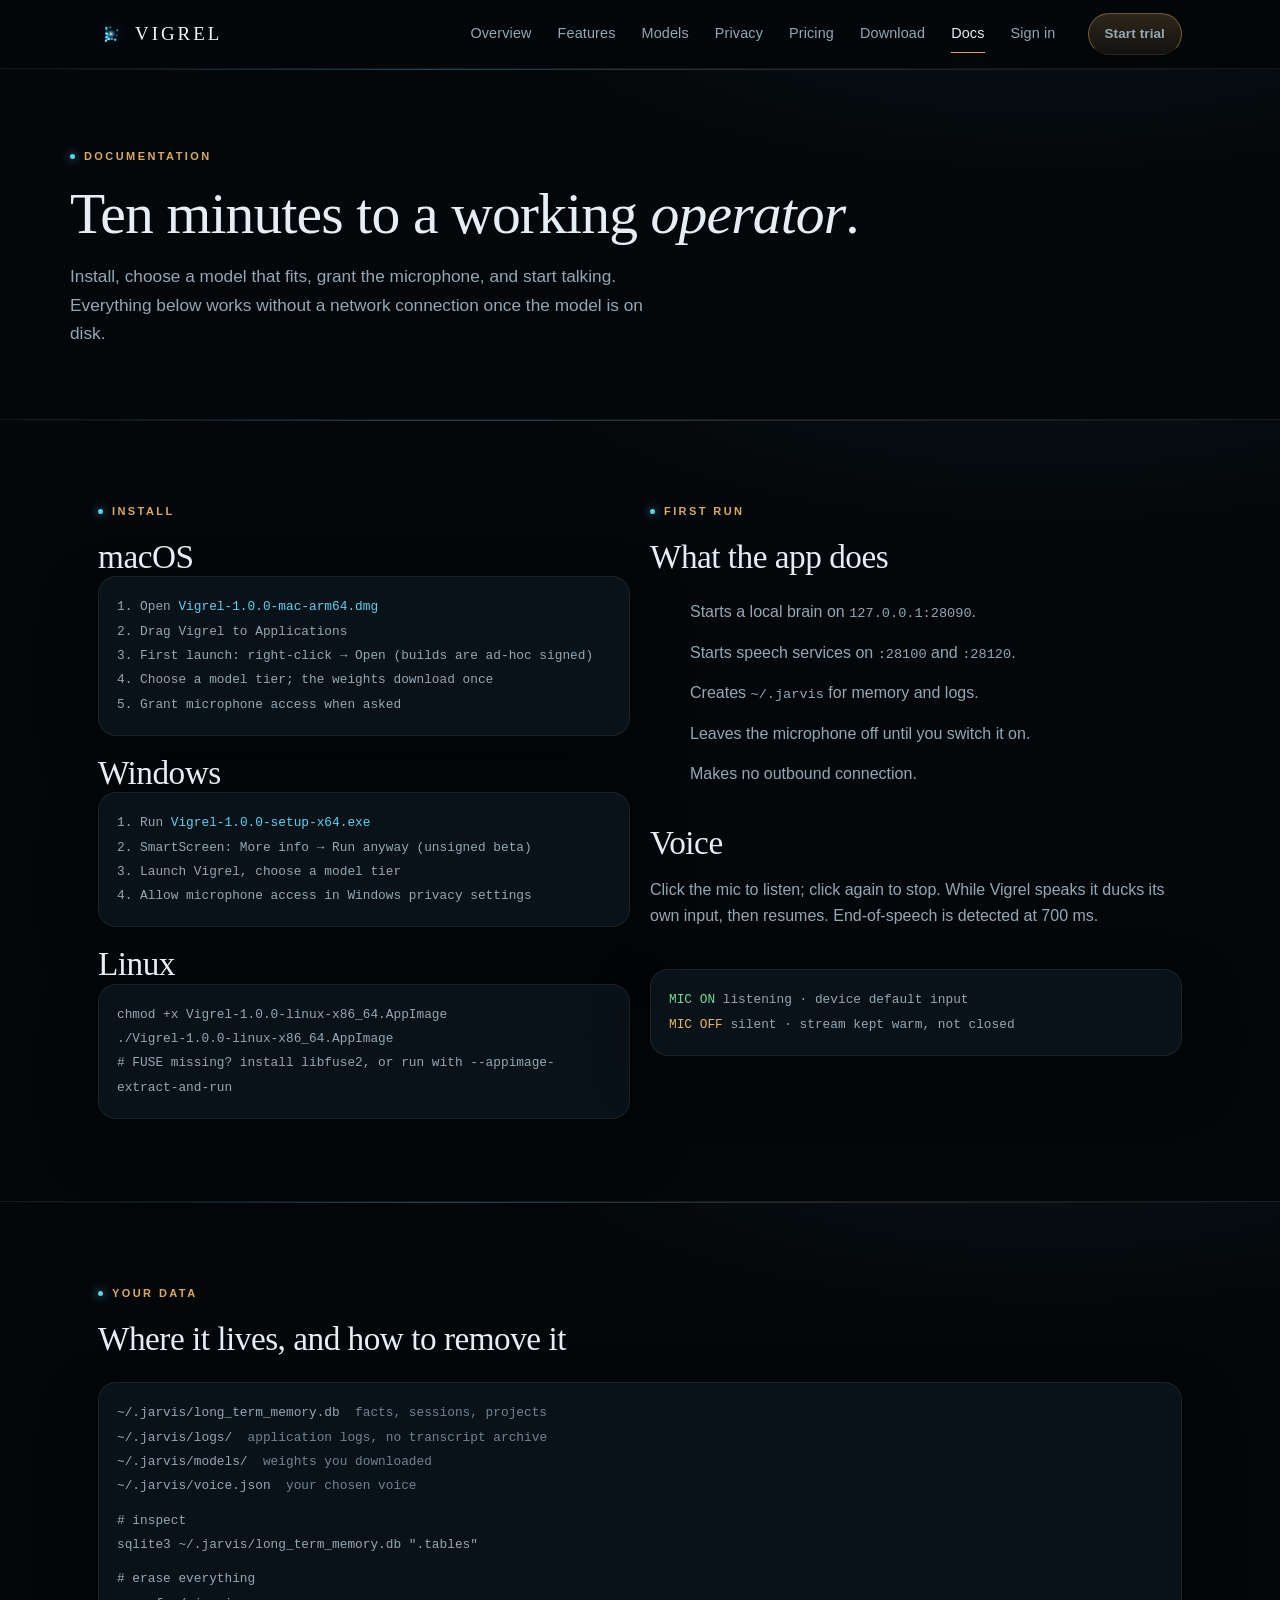
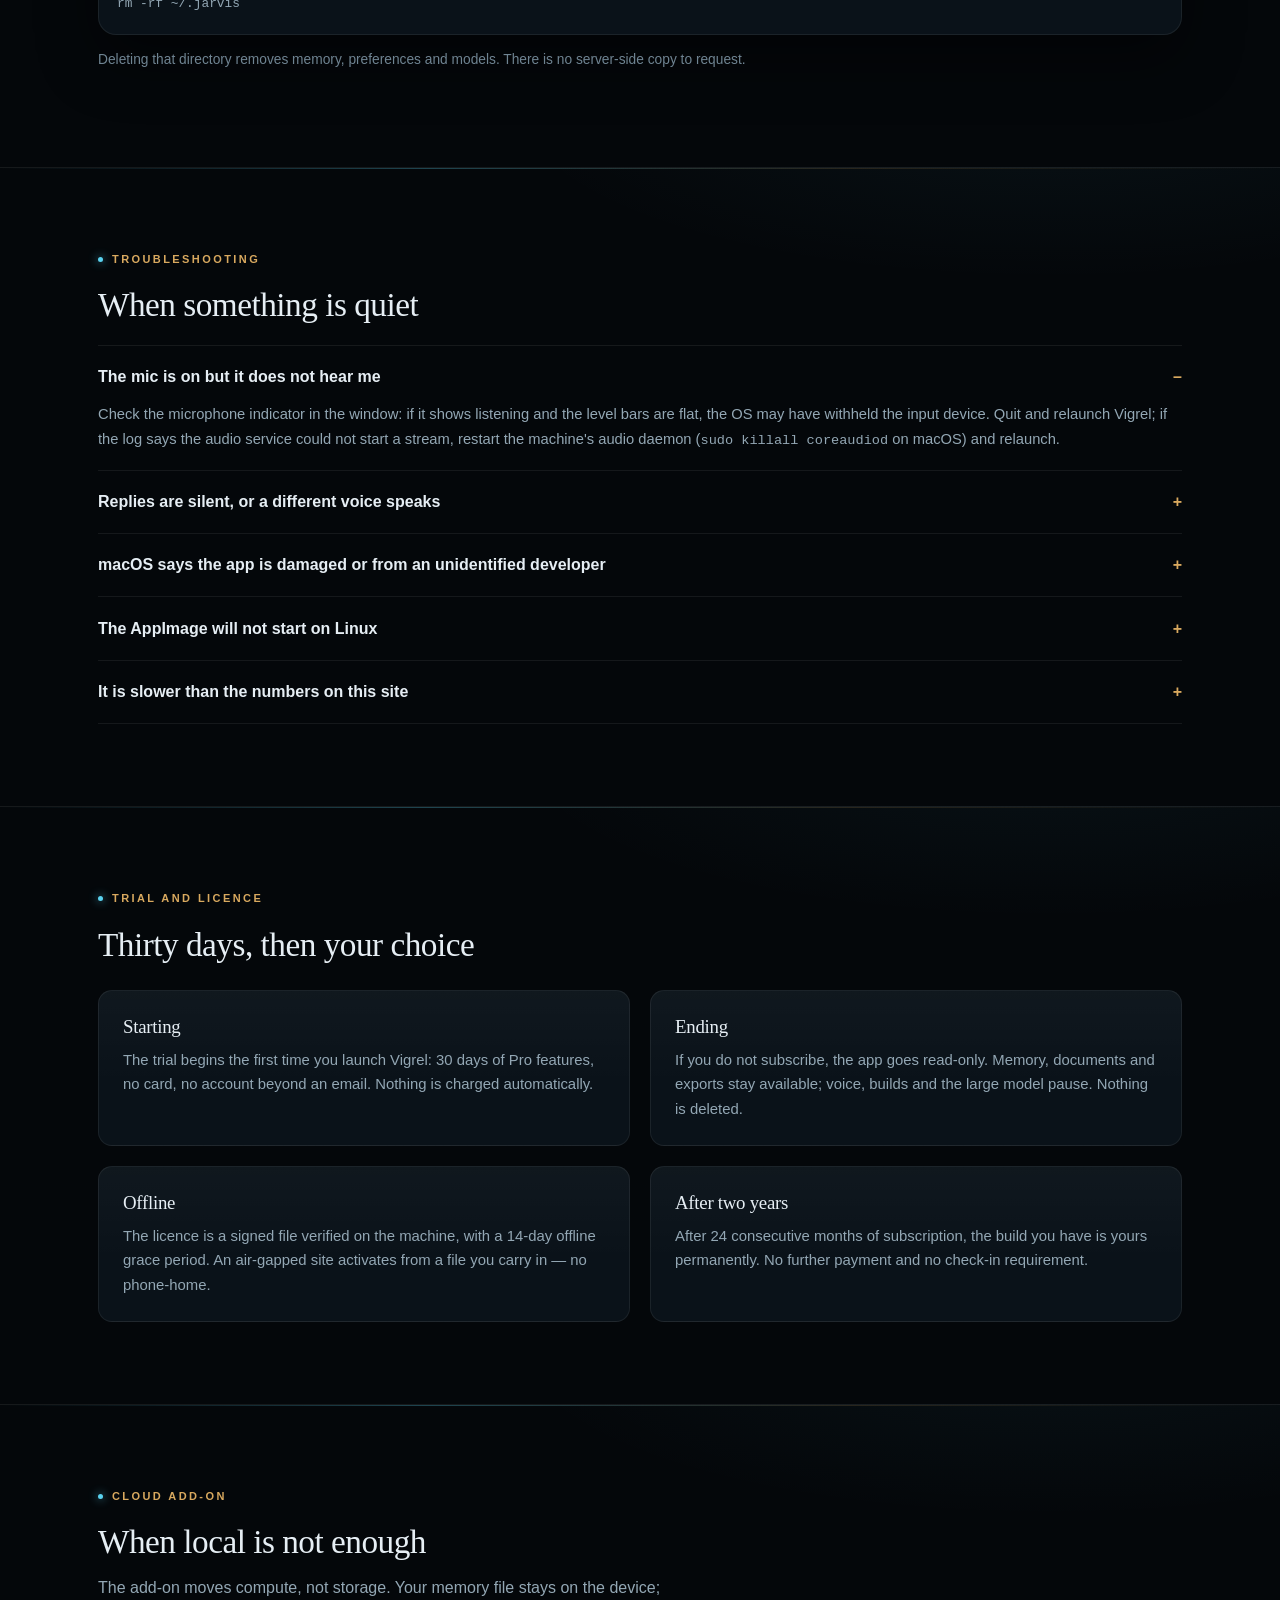
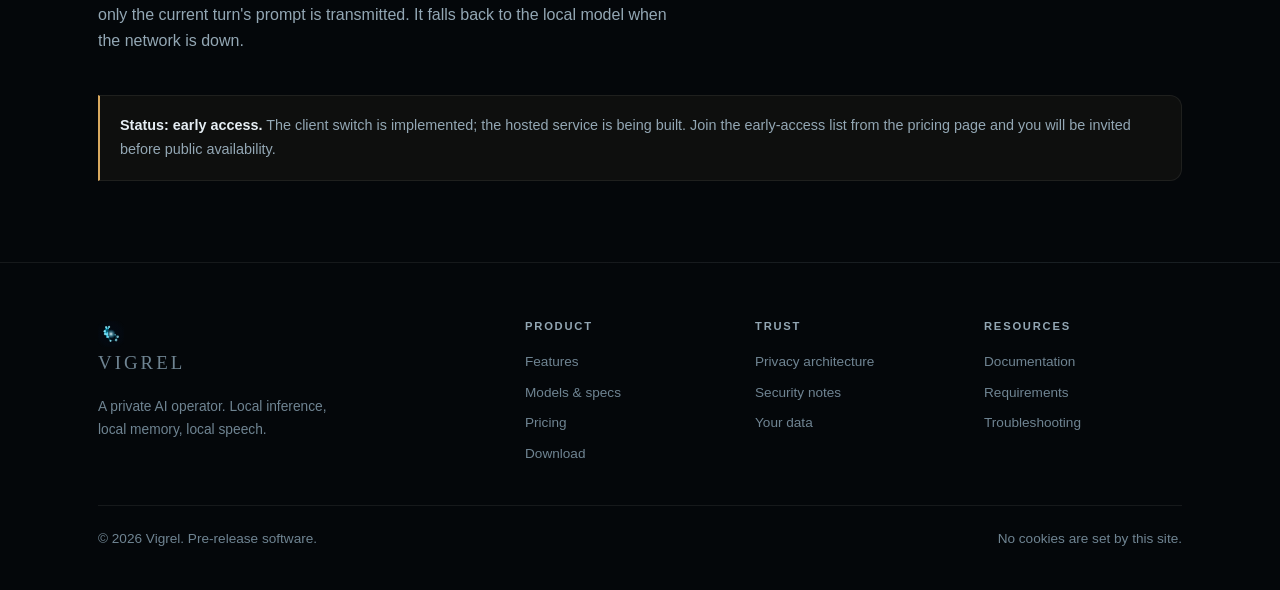
==== docs.html @ 8c3963f0 "Vigrel demo site (private beta, unlisted)" ====
<!doctype html>
<html lang="en">
<head>
<script>document.documentElement.classList.add('js');</script>
<meta charset="utf-8">
<meta name="viewport" content="width=device-width, initial-scale=1">
<meta name="robots" content="noindex, nofollow">
<title>Documentation — Vigrel</title>
<meta name="description" content="Install Vigrel on macOS, Windows and Linux, choose a model tier, use voice, manage memory and troubleshoot.">
<link rel="icon" href="assets/mark.svg" type="image/svg+xml">
<link rel="stylesheet" href="assets/style.css">
</head>
<body>

<header class="site-header">
  <div class="wrap nav">
    <a class="brand" href="index.html"><canvas class="brand-mark" id="mark-canvas" aria-hidden="true"></canvas><span class="brand-name">Vigrel</span></a>
    <button class="nav-toggle" aria-label="Menu" aria-expanded="false">☰</button>
    <div class="nav-links">
      <a href="index.html">Overview</a>
      <a href="features.html">Features</a>
      <a href="models.html">Models</a>
      <a href="security.html">Privacy</a>
      <a href="pricing.html">Pricing</a>
      <a href="download.html">Download</a>
      <a href="docs.html" aria-current="page">Docs</a>
      <a class="btn small nav-cta" href="download.html">Start trial</a>
    </div>
  </div>
</header>

<main>
  <section class="hero" style="padding:0">
    <div class="wrap" style="padding:78px 0 54px;position:relative;z-index:2">
      <p class="eyebrow">Documentation</p>
      <h1>Ten minutes to a working <em>operator</em>.</h1>
      <p class="lede" style="margin-top:18px">Install, choose a model that fits, grant the microphone, and start talking.
        Everything below works without a network connection once the model is on disk.</p>
    </div>
  </section>

  <section>
    <div class="wrap">
      <div class="grid-2">
        <div>
          <p class="eyebrow">Install</p>
          <h2>macOS</h2>
          <div class="plate" style="margin-bottom:18px"><div class="plate-body term">
            <div>1. Open <b>Vigrel-1.0.0-mac-arm64.dmg</b></div>
            <div>2. Drag Vigrel to Applications</div>
            <div>3. First launch: right-click → Open (builds are ad-hoc signed)</div>
            <div>4. Choose a model tier; the weights download once</div>
            <div>5. Grant microphone access when asked</div>
          </div></div>

          <h2>Windows</h2>
          <div class="plate" style="margin-bottom:18px"><div class="plate-body term">
            <div>1. Run <b>Vigrel-1.0.0-setup-x64.exe</b></div>
            <div>2. SmartScreen: More info → Run anyway (unsigned beta)</div>
            <div>3. Launch Vigrel, choose a model tier</div>
            <div>4. Allow microphone access in Windows privacy settings</div>
          </div></div>

          <h2>Linux</h2>
          <div class="plate"><div class="plate-body term">
            <div>chmod +x Vigrel-1.0.0-linux-x86_64.AppImage</div>
            <div>./Vigrel-1.0.0-linux-x86_64.AppImage</div>
            <div># FUSE missing? install libfuse2, or run with --appimage-extract-and-run</div>
          </div></div>
        </div>

        <div>
          <p class="eyebrow">First run</p>
          <h2>What the app does</h2>
          <ul class="faq" style="border:0">
            <li style="list-style:none;padding:7px 0;color:var(--muted)">Starts a local brain on <span class="mono">127.0.0.1:28090</span>.</li>
            <li style="list-style:none;padding:7px 0;color:var(--muted)">Starts speech services on <span class="mono">:28100</span> and <span class="mono">:28120</span>.</li>
            <li style="list-style:none;padding:7px 0;color:var(--muted)">Creates <span class="mono">~/.jarvis</span> for memory and logs.</li>
            <li style="list-style:none;padding:7px 0;color:var(--muted)">Leaves the microphone off until you switch it on.</li>
            <li style="list-style:none;padding:7px 0;color:var(--muted)">Makes no outbound connection.</li>
          </ul>

          <h2 style="margin-top:30px">Voice</h2>
          <p class="sub">Click the mic to listen; click again to stop. While Vigrel speaks it ducks its own
            input, then resumes. End-of-speech is detected at 700 ms.</p>
          <div class="plate"><div class="plate-body term">
            <div><span class="ok">MIC ON</span>  listening · device default input</div>
            <div><span class="warn">MIC OFF</span> silent · stream kept warm, not closed</div>
          </div></div>
        </div>
      </div>
    </div>
  </section>

  <section id="data">
    <div class="wrap">
      <p class="eyebrow">Your data</p>
      <h2>Where it lives, and how to remove it</h2>
      <div class="plate" style="margin-top:24px"><div class="plate-body term">
        <div>~/.jarvis/long_term_memory.db&nbsp;&nbsp;<span style="color:var(--muted-2)">facts, sessions, projects</span></div>
        <div>~/.jarvis/logs/&nbsp;&nbsp;<span style="color:var(--muted-2)">application logs, no transcript archive</span></div>
        <div>~/.jarvis/models/&nbsp;&nbsp;<span style="color:var(--muted-2)">weights you downloaded</span></div>
        <div>~/.jarvis/voice.json&nbsp;&nbsp;<span style="color:var(--muted-2)">your chosen voice</span></div>
        <div style="margin-top:10px"># inspect</div>
        <div>sqlite3 ~/.jarvis/long_term_memory.db ".tables"</div>
        <div style="margin-top:10px"># erase everything</div>
        <div>rm -rf ~/.jarvis</div>
      </div></div>
      <p class="small" style="margin-top:14px">Deleting that directory removes memory, preferences and models. There is no
        server-side copy to request.</p>
    </div>
  </section>

  <section id="troubleshooting">
    <div class="wrap">
      <p class="eyebrow">Troubleshooting</p>
      <h2>When something is quiet</h2>
      <div class="faq" style="margin-top:20px">
        <details open>
          <summary>The mic is on but it does not hear me</summary>
          <p>Check the microphone indicator in the window: if it shows listening and the level bars are flat,
             the OS may have withheld the input device. Quit and relaunch Vigrel; if the log says the audio
             service could not start a stream, restart the machine's audio daemon
             (<span class="mono">sudo killall coreaudiod</span> on macOS) and relaunch.</p>
        </details>
        <details>
          <summary>Replies are silent, or a different voice speaks</summary>
          <p>The system voice is the fallback when the audio device cannot start a stream. On macOS this
             usually means wired-memory pressure from a large model. Move down a model tier, or close other
             GPU-heavy applications.</p>
        </details>
        <details>
          <summary>macOS says the app is damaged or from an unidentified developer</summary>
          <p>Builds are ad-hoc signed during the beta. Right-click the app → Open, or
             <span class="mono">xattr -dr com.apple.quarantine /Applications/Vigrel.app</span>. Notarised
             builds are the next milestone.</p>
        </details>
        <details>
          <summary>The AppImage will not start on Linux</summary>
          <p>Install FUSE 2 (<span class="mono">libfuse2</span>) or run
             <span class="mono">./Vigrel-*.AppImage --appimage-extract-and-run</span>.</p>
        </details>
        <details>
          <summary>It is slower than the numbers on this site</summary>
          <p>The published figures are from an M1 Max with 32 GB at 4K context. Machines with less memory
             bandwidth, or a model sharing memory with a browser, will be slower. Measure with the same
             prompt before assuming a fault.</p>
        </details>
      </div>
    </div>
  </section>

  <section id="trial">
    <div class="wrap">
      <p class="eyebrow">Trial and licence</p>
      <h2>Thirty days, then your choice</h2>
      <div class="grid-2" style="margin-top:26px">
        <div class="card">
          <h3>Starting</h3>
          <p>The trial begins the first time you launch Vigrel: 30 days of Pro features, no card, no account
             beyond an email. Nothing is charged automatically.</p>
        </div>
        <div class="card">
          <h3>Ending</h3>
          <p>If you do not subscribe, the app goes read-only. Memory, documents and exports stay available;
             voice, builds and the large model pause. Nothing is deleted.</p>
        </div>
        <div class="card">
          <h3>Offline</h3>
          <p>The licence is a signed file verified on the machine, with a 14-day offline grace period. An
             air-gapped site activates from a file you carry in — no phone-home.</p>
        </div>
        <div class="card">
          <h3>After two years</h3>
          <p>After 24 consecutive months of subscription, the build you have is yours permanently. No further
             payment and no check-in requirement.</p>
        </div>
      </div>
    </div>
  </section>

  <section id="cloud">
    <div class="wrap">
      <p class="eyebrow">Cloud add-on</p>
      <h2>When local is not enough</h2>
      <p class="sub">The add-on moves compute, not storage. Your memory file stays on the device; only the
        current turn's prompt is transmitted. It falls back to the local model when the network is down.</p>
      <div class="note">
        <strong>Status: early access.</strong> The client switch is implemented; the hosted service is being
        built. Join the early-access list from the pricing page and you will be invited before public
        availability.
      </div>
    </div>
  </section>
</main>

<footer>
  <div class="wrap">
    <div class="foot-grid">
      <div>
        <a class="brand" href="index.html"><canvas class="brand-mark" aria-hidden="true"></canvas><span class="brand-name">Vigrel</span></a>
        <p class="small" style="margin-top:14px;max-width:34ch">A private AI operator. Local inference, local memory, local speech.</p>
      </div>
      <div><h4>Product</h4><a href="features.html">Features</a><a href="models.html">Models &amp; specs</a><a href="pricing.html">Pricing</a><a href="download.html">Download</a></div>
      <div><h4>Trust</h4><a href="security.html">Privacy architecture</a><a href="docs.html#security">Security notes</a><a href="docs.html#data">Your data</a></div>
      <div><h4>Resources</h4><a href="docs.html">Documentation</a><a href="models.html#requirements">Requirements</a><a href="docs.html#troubleshooting">Troubleshooting</a></div>
    </div>
    <div class="foot-bottom"><span>© 2026 Vigrel. Pre-release software.</span><span>No cookies are set by this site.</span></div>
  </div>
</footer>

<script src="assets/config.js"></script>
<script src="assets/mark-viz.js"></script>
<script src="assets/site.js"></script>
</body>
</html>
---- assets/style.css ----
/* Vigrel — design system
   Dark, quiet, butler-restrained. No external fonts, no trackers: the site
   follows the same rule as the product. */

:root {
  --bg: #04070a;
  --bg-2: #060b11;
  --panel: #0a1219;
  --panel-2: #0d1720;
  --line: rgba(255, 255, 255, .07);
  --line-strong: rgba(255, 255, 255, .12);
  --text: #e6eef4;
  --muted: #93a7b4;
  --muted-2: #6f8492;
  --gold: #d9a95f;
  --gold-soft: rgba(217, 169, 95, .14);
  --cyan: #5ad2f0;
  --cyan-soft: rgba(90, 210, 240, .12);
  --ok: #6fdc9b;
  --warn: #e7b45a;
  --danger: #e0736a;
  --radius: 14px;
  --max: 1140px;
  --serif: "Iowan Old Style", "Palatino Linotype", Palatino, Georgia, "Times New Roman", serif;
  --sans: -apple-system, BlinkMacSystemFont, "Segoe UI", Inter, "Helvetica Neue", Arial, sans-serif;
  --mono: ui-monospace, SFMono-Regular, "SF Mono", Menlo, Consolas, monospace;
}

* { box-sizing: border-box; }
html { scroll-behavior: smooth; }
body {
  margin: 0;
  background: var(--bg);
  color: var(--text);
  font: 16px/1.65 var(--sans);
  -webkit-font-smoothing: antialiased;
  text-rendering: optimizeLegibility;
}
img, svg, canvas { max-width: 100%; display: block; }
a { color: var(--gold); text-decoration: none; }
a:hover { color: #f0c98a; }
p { margin: 0 0 1em; }
h1, h2, h3 { font-family: var(--serif); font-weight: 500; letter-spacing: -.015em; margin: 0; }
h1 { font-size: clamp(2.4rem, 4.6vw, 3.6rem); line-height: 1.06; }
h2 { font-size: clamp(1.7rem, 2.6vw, 2.3rem); line-height: 1.15; }
h3 { font-size: 1.18rem; line-height: 1.3; }
::selection { background: rgba(217, 169, 95, .28); }

.wrap { max-width: var(--max); margin: 0 auto; padding: 0 28px; }
.eyebrow {
  font-size: 11px; letter-spacing: .22em; text-transform: uppercase;
  color: var(--gold); margin: 0 0 18px; font-weight: 600;
}
.lede { color: var(--muted); font-size: 1.08rem; max-width: 62ch; }
.sub { color: var(--muted); max-width: 64ch; margin: 14px 0 40px; }
.small { font-size: .86rem; color: var(--muted-2); }
.mono { font-family: var(--mono); font-size: .85rem; }

/* ---------- header ---------- */
.site-header {
  position: sticky; top: 0; z-index: 60;
  background: rgba(4, 7, 10, .78);
  backdrop-filter: blur(18px) saturate(140%);
  border-bottom: 1px solid var(--line);
}
.nav { display: flex; align-items: center; gap: 34px; height: 68px; }
.brand { display: flex; align-items: center; gap: 11px; color: #f2f7fa; }
.brand-mark { width: 26px; height: 26px; display: block; }
.brand-name {
  font-family: var(--serif); font-size: 1.18rem; letter-spacing: .16em;
  text-transform: uppercase;
}
.nav-links { display: flex; gap: 26px; margin-left: auto; align-items: center; }
.nav-links a {
  color: var(--muted); font-size: .9rem; letter-spacing: .01em;
  padding: 6px 0; border-bottom: 1px solid transparent;
}
.nav-links a:hover { color: var(--text); }
.nav-links a[aria-current="page"] { color: var(--text); border-bottom-color: var(--gold); }
.nav-cta { margin-left: 6px; }
.nav-toggle {
  display: none; margin-left: auto; background: none; border: 0; color: var(--text);
  font-size: 1.4rem; line-height: 1; padding: 8px; cursor: pointer;
}

/* ---------- buttons ---------- */
.btn {
  display: inline-flex; align-items: center; gap: 9px;
  padding: 12px 22px; border-radius: 999px;
  border: 1px solid rgba(217, 169, 95, .45);
  background: linear-gradient(180deg, rgba(217, 169, 95, .2), rgba(217, 169, 95, .08));
  color: #fdf3e2; font-size: .92rem; font-weight: 600; letter-spacing: .01em;
  transition: transform .18s ease, background .18s ease, border-color .18s ease;
}
.btn:hover { background: rgba(217, 169, 95, .26); color: #fff; transform: translateY(-1px); }
.btn.ghost {
  background: transparent; border-color: var(--line-strong); color: var(--text);
}
.btn.ghost:hover { border-color: rgba(255, 255, 255, .28); background: rgba(255, 255, 255, .03); }
.btn.small { padding: 9px 16px; font-size: .84rem; }

/* ---------- hero ---------- */
.hero { position: relative; overflow: hidden; border-bottom: 1px solid var(--line); }
.orb-wrap {
  position: relative; width: 216px; height: 216px; margin: 6px auto 20px;
}
.orb-wrap:before {
  content: ""; position: absolute; inset: -18%; border-radius: 50%;
  background: radial-gradient(circle at 50% 50%, rgba(90, 210, 240, .16), rgba(90, 210, 240, .05) 46%, transparent 70%);
  pointer-events: none;
}
#neural-canvas {
  position: absolute; inset: 0; width: 100%; height: 100%;
  display: block; border-radius: 50%;
}
#plexus {
  position: absolute; inset: 0; width: 100%; height: 100%;
  opacity: .55; pointer-events: none;
}
.hero-inner {
  position: relative; z-index: 2;
  display: grid; grid-template-columns: 1.08fr .92fr; gap: 56px; align-items: center;
  padding: 92px 0 88px;
}
.hero-copy h1 em { font-style: normal; color: var(--gold); }
.hero-actions { display: flex; gap: 14px; flex-wrap: wrap; margin-top: 34px; }
.hero-note { margin-top: 18px; font-size: .82rem; color: var(--muted-2); }
.hero-plate {
  position: relative; border: 1px solid var(--line-strong); border-radius: 20px;
  background: linear-gradient(180deg, rgba(10, 18, 25, .58), rgba(6, 11, 17, .42));
  backdrop-filter: blur(14px) saturate(120%);
  padding: 22px; box-shadow: 0 30px 80px rgba(0, 0, 0, .55);
}
.plate-bar { display: flex; align-items: center; gap: 8px; margin-bottom: 18px; }
.dot { width: 9px; height: 9px; border-radius: 50%; background: rgba(255, 255, 255, .16); }
.plate-title { margin-left: auto; font-size: .72rem; letter-spacing: .18em; text-transform: uppercase; color: var(--muted-2); }
.plate-line {
  display: flex; gap: 10px; align-items: baseline; padding: 9px 0;
  border-top: 1px solid var(--line); font-size: .82rem;
}
.plate-line span:first-child { color: var(--muted-2); width: 88px; flex: none; letter-spacing: .08em; font-size: .68rem; text-transform: uppercase; }
.plate-line span:last-child { color: var(--text); }

/* ---------- accents (aligned with the visualizer) ---------- */
section { position: relative; background-image: radial-gradient(760px 240px at 82% -60px, rgba(90, 210, 240, .05), transparent 72%); }
section:before {
  content: ""; position: absolute; top: 0; left: 0; right: 0; height: 1px;
  background: linear-gradient(90deg, transparent, rgba(90, 210, 240, .30), rgba(217, 169, 95, .16), transparent);
}
.eyebrow { display: flex; align-items: center; gap: 9px; }
.eyebrow:before {
  content: ""; width: 5px; height: 5px; border-radius: 50%;
  background: var(--cyan); box-shadow: 0 0 10px rgba(90, 210, 240, .9);
}

/* sections */
section { padding: 82px 0; border-bottom: 1px solid var(--line); }
section.tight { padding: 62px 0; }
.section-head { display: flex; align-items: flex-end; justify-content: space-between; gap: 30px; margin-bottom: 38px; }
.grid-3 { display: grid; grid-template-columns: repeat(3, 1fr); gap: 20px; }
.grid-2 { display: grid; grid-template-columns: repeat(2, 1fr); gap: 20px; }
.grid-4 { display: grid; grid-template-columns: repeat(4, 1fr); gap: 16px; }
.card {
  border: 1px solid var(--line); border-radius: var(--radius);
  background: linear-gradient(180deg, rgba(255, 255, 255, .025), transparent 60%), var(--panel);
  padding: 24px;
}
.card h3 { margin-bottom: 8px; }
.card p { color: var(--muted); font-size: .93rem; margin: 0; }
.card .ico { width: 34px; height: 34px; margin-bottom: 16px; color: var(--cyan); filter: drop-shadow(0 0 10px rgba(90, 210, 240, .28)); }
.stat { border-left: 2px solid rgba(217, 169, 95, .4); padding: 4px 0 4px 18px; }
.stat b { display: block; font-family: var(--serif); font-size: 1.9rem; color: #f4f8fa; }
.stat span { font-size: .8rem; color: var(--muted-2); letter-spacing: .04em; }

/* feature rows */
.row { display: grid; grid-template-columns: 1fr 1fr; gap: 52px; align-items: center; padding: 54px 0; border-top: 1px solid var(--line); }
.row:first-of-type { border-top: 0; }
.row.flip .row-media { order: -1; }
.row-copy h3 { font-size: 1.5rem; margin-bottom: 12px; }
.row-copy p { color: var(--muted); }
.row-copy ul { margin: 18px 0 0; padding: 0; list-style: none; display: grid; gap: 10px; }
.row-copy li { position: relative; padding-left: 22px; color: var(--muted); font-size: .93rem; }
.row-copy li:before {
  content: ""; position: absolute; left: 0; top: .55em; width: 7px; height: 7px;
  border-radius: 50%; background: var(--gold); box-shadow: 0 0 10px rgba(217, 169, 95, .55);
}
.plate {
  border: 1px solid var(--line); border-radius: 18px; overflow: hidden;
  background: var(--panel); box-shadow: 0 24px 60px rgba(0, 0, 0, .45);
}
.plate-head {
  display: flex; align-items: center; gap: 8px; padding: 12px 16px;
  border-bottom: 1px solid var(--line); background: rgba(255, 255, 255, .02);
  font-size: .72rem; letter-spacing: .16em; text-transform: uppercase; color: var(--muted-2);
}
.plate-body { padding: 18px; }
.wave { display: flex; align-items: center; gap: 3px; height: 64px; }
.wave i {
  display: block; width: 3px; border-radius: 2px; background: linear-gradient(180deg, var(--gold), rgba(217, 169, 95, .18));
  animation: wave 1.8s ease-in-out infinite;
}
@keyframes wave { 0%, 100% { height: 12%; opacity: .5; } 50% { height: 86%; opacity: 1; } }
.mem-node { display: flex; gap: 10px; align-items: center; padding: 8px 0; border-bottom: 1px dashed rgba(255, 255, 255, .06); font-size: .84rem; }
.mem-node:last-child { border: 0; }
.pill {
  font-size: .66rem; letter-spacing: .1em; text-transform: uppercase; padding: 3px 8px;
  border-radius: 999px; border: 1px solid var(--line-strong); color: var(--muted);
}
.pill.ok { border-color: rgba(111, 220, 155, .4); color: var(--ok); background: rgba(111, 220, 155, .08); }
.pill.gold { border-color: rgba(217, 169, 95, .62); color: #f4d3a4; background: rgba(217, 169, 95, .18); }
.pill.cyan { border-color: rgba(90, 210, 240, .35); color: var(--cyan); background: var(--cyan-soft); }
.term { font-family: var(--mono); font-size: .8rem; color: var(--muted); line-height: 1.9; }
.term b { color: var(--cyan); font-weight: 400; }
.term .ok { color: var(--ok); }
.term .warn { color: var(--warn); }

/* tables */
.table-wrap { overflow-x: auto; border: 1px solid var(--line); border-radius: var(--radius); }
table { width: 100%; border-collapse: collapse; font-size: .92rem; min-width: 640px; }
th, td { text-align: left; padding: 15px 18px; border-bottom: 1px solid var(--line); vertical-align: top; }
tr:last-child td { border-bottom: 0; }
th { font-size: .7rem; letter-spacing: .14em; text-transform: uppercase; color: var(--muted-2); background: rgba(255, 255, 255, .02); font-weight: 600; }
td b { color: #f2f7fa; font-weight: 600; }
td .muted { color: var(--muted-2); }

/* plans */
.plans { display: grid; grid-template-columns: repeat(4, 1fr); gap: 18px; align-items: stretch; }
.plan {
  position: relative; border: 1px solid var(--line); border-radius: 20px; padding: 32px 30px;
  background: var(--panel); display: flex; flex-direction: column;
}
.plan.featured { border-color: rgba(90, 210, 240, .42); background: linear-gradient(180deg, rgba(90, 210, 240, .08), transparent 55%), var(--panel);
  box-shadow: 0 0 0 1px rgba(90, 210, 240, .10), 0 30px 80px rgba(0, 0, 0, .5), 0 0 70px rgba(90, 210, 240, .07); }
.plan-badge {
  position: absolute; top: -11px; left: 22px; font-size: .62rem; letter-spacing: .16em;
  text-transform: uppercase; background: var(--gold); color: #1a1206; padding: 4px 10px; border-radius: 999px;
}
.plan h3 { font-size: 1.1rem; margin-bottom: 4px; }
.plan .price { font-family: var(--serif); font-size: 2.7rem; line-height: 1.05; letter-spacing: -.02em; color: #f7fbfd; margin: 14px 0 2px; }
.plan .price small { font-family: var(--sans); font-size: .8rem; color: var(--muted-2); }
.plan .for { font-size: .82rem; color: var(--muted-2); min-height: 38px; }
.plan ul { list-style: none; padding: 20px 0 0; margin: 20px 0 26px; display: grid; gap: 11px; font-size: .88rem; line-height: 1.45; color: var(--muted); border-top: 1px solid rgba(255,255,255,.07); }
.plan li { position: relative; padding-left: 18px; }
.plan li:before { content: "—"; position: absolute; left: 0; top: 0; color: var(--gold); }
.plan .btn { margin-top: auto; justify-content: center; }
.plans.two-up { grid-template-columns: repeat(2, minmax(0, 1fr)); max-width: 940px; margin: 0 auto; gap: 24px; }
.price-alt { color: var(--muted-2); margin: 2px 0 18px; }
.trial-band {
  display: flex; align-items: center; justify-content: space-between; gap: 26px;
  padding: 30px 34px; border-radius: 20px;
  border: 1px solid rgba(90, 210, 240, .28);
  background: linear-gradient(100deg, rgba(90, 210, 240, .10), rgba(217, 169, 95, .05) 58%, transparent);
  box-shadow: inset 0 0 60px rgba(90, 210, 240, .05);
}
.trial-band .btn { flex: none; }

/* download cards */
.dl-grid { display: grid; grid-template-columns: repeat(3, 1fr); gap: 18px; }
.dl-card { border: 1px solid var(--line); border-radius: 18px; padding: 24px; background: var(--panel); display: flex; flex-direction: column; gap: 14px; }
.dl-card.ready { border-color: rgba(111, 220, 155, .35); }
.dl-os { display: flex; align-items: center; gap: 12px; }
.dl-os svg { width: 26px; height: 26px; color: var(--text); }
.dl-meta { font-size: .8rem; color: var(--muted-2); display: grid; gap: 4px; }
.dl-meta code { font-family: var(--mono); font-size: .72rem; color: var(--muted); word-break: break-all; }
.dl-card .btn { justify-content: center; }

/* callouts */
.note {
  border: 1px solid var(--line); border-left: 2px solid var(--gold);
  background: rgba(217, 169, 95, .05); border-radius: 0 12px 12px 0;
  padding: 18px 20px; color: var(--muted); font-size: .9rem;
}
.note strong { color: var(--text); }
.faq { display: grid; gap: 0; border-top: 1px solid var(--line); }
.faq details { border-bottom: 1px solid var(--line); padding: 18px 0; }
.faq summary { cursor: pointer; font-weight: 600; color: var(--text); list-style: none; }
.faq summary::-webkit-details-marker { display: none; }
.faq summary:after { content: "+"; float: right; color: var(--gold); }
.faq details[open] summary:after { content: "–"; }
.faq p { margin: 12px 0 0; color: var(--muted); font-size: .92rem; }

/* footer */
footer { padding: 54px 0 40px; color: var(--muted-2); font-size: .85rem; }
.foot-grid { display: grid; grid-template-columns: 2fr 1fr 1fr 1fr; gap: 32px; margin-bottom: 36px; }
.foot-grid h4 { font-size: .7rem; letter-spacing: .16em; text-transform: uppercase; color: var(--muted); margin: 0 0 12px; }
.foot-grid a { display: block; color: var(--muted-2); padding: 4px 0; }
.foot-grid a:hover { color: var(--text); }
.foot-bottom { border-top: 1px solid var(--line); padding-top: 22px; display: flex; justify-content: space-between; gap: 16px; flex-wrap: wrap; }

/* ---------- motion ---------- */
.js [data-anim] {
  opacity: 0;
  transform: translate3d(0, 18px, 0);
  transition: opacity .8s cubic-bezier(.22, .7, .2, 1), transform .8s cubic-bezier(.22, .7, .2, 1);
  transition-delay: var(--d, 0ms);
  will-change: opacity, transform;
}
.js [data-anim].in { opacity: 1; transform: none; }
.js h1[data-anim] { transform: translate3d(0, 26px, 0); }

.nav-links a { position: relative; }
.nav-links a:after {
  content: ""; position: absolute; left: 0; right: 0; bottom: -2px; height: 1px;
  background: var(--gold); transform: scaleX(0); transform-origin: left;
  transition: transform .32s cubic-bezier(.22, .7, .2, 1);
}
.nav-links a:hover:after, .nav-links a[aria-current="page"]:after { transform: scaleX(1); }
.nav-links a[aria-current="page"] { border-bottom-color: transparent; }

.card, .plan, .dl-card {
  transition: transform .32s cubic-bezier(.22, .7, .2, 1), border-color .32s ease, box-shadow .32s ease;
}
.card:hover, .dl-card:hover {
  transform: translateY(-3px);
  border-color: rgba(217, 169, 95, .28);
  box-shadow: 0 18px 44px rgba(0, 0, 0, .45);
}
.btn:active { transform: translateY(1px) scale(.995); }
.faq summary { transition: color .25s ease; }
.faq summary:hover { color: var(--gold); }

@media (prefers-reduced-motion: reduce) {
  .js [data-anim] { opacity: 1 !important; transform: none !important; transition: none !important; }
  .card:hover, .dl-card:hover, .btn:hover { transform: none; }
}

/* reveal (legacy markup) — gated on .js so content is never hidden without JS */
.js .reveal { opacity: 0; transform: translateY(14px); transition: opacity .7s ease, transform .7s ease; }
.js .reveal.in { opacity: 1; transform: none; }

@media (max-width: 980px) {
  .hero-inner { grid-template-columns: 1fr; gap: 40px; padding: 64px 0 60px; }
  .grid-3, .grid-4, .plans, .plans.two-up, .dl-grid { grid-template-columns: 1fr 1fr; }
  .row { grid-template-columns: 1fr; gap: 28px; }
  .row.flip .row-media { order: 0; }
  .foot-grid { grid-template-columns: 1fr 1fr; }
}
@media (max-width: 720px) {
  .nav-links {
    display: none; position: absolute; top: 68px; left: 0; right: 0;
    background: rgba(4, 7, 10, .98); border-bottom: 1px solid var(--line);
    flex-direction: column; gap: 0; padding: 12px 28px 20px;
  }
  .nav-links.open { display: flex; }
  .nav-links a { padding: 12px 0; border-bottom: 1px solid var(--line); width: 100%; }
  .nav-toggle { display: block; }
  .nav-cta { display: none; }
  .grid-3, .grid-4, .plans, .plans.two-up, .dl-grid { grid-template-columns: 1fr; }
  .section-head { flex-direction: column; align-items: flex-start; }
  section { padding: 56px 0; }
  .hero-actions .btn { width: 100%; justify-content: center; }
}
@media (prefers-reduced-motion: reduce) {
  *, *:before, *:after { animation-duration: .01ms !important; animation-iteration-count: 1 !important; transition: none !important; }
  #plexus { display: none; }
}

/* plan CTAs: the featured plan gets the solid action */
.plan.featured .btn { background: var(--gold); color: #171208; border-color: transparent; }
.plan.featured .btn:hover { background: #e6b972; }
.plan-badge { background: var(--cyan); color: #04121a; box-shadow: 0 0 24px rgba(90,210,240,.35); }
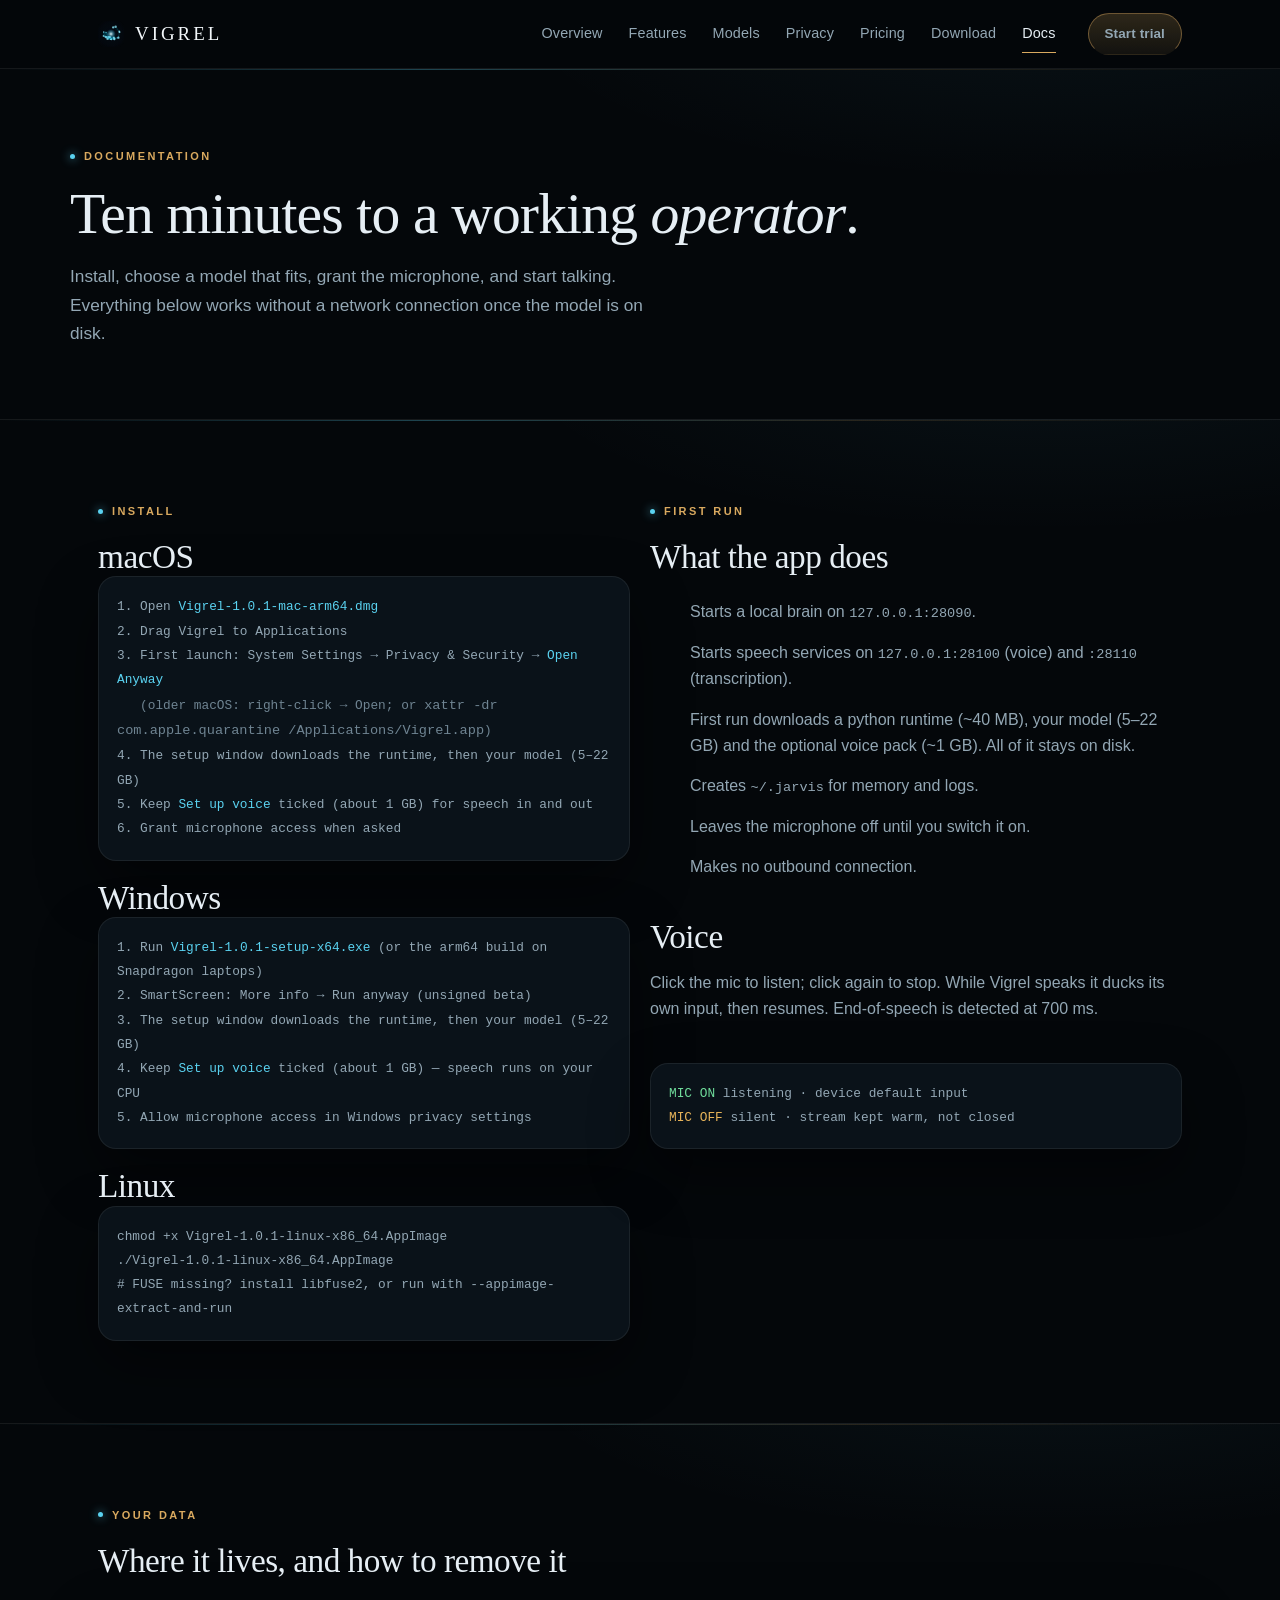
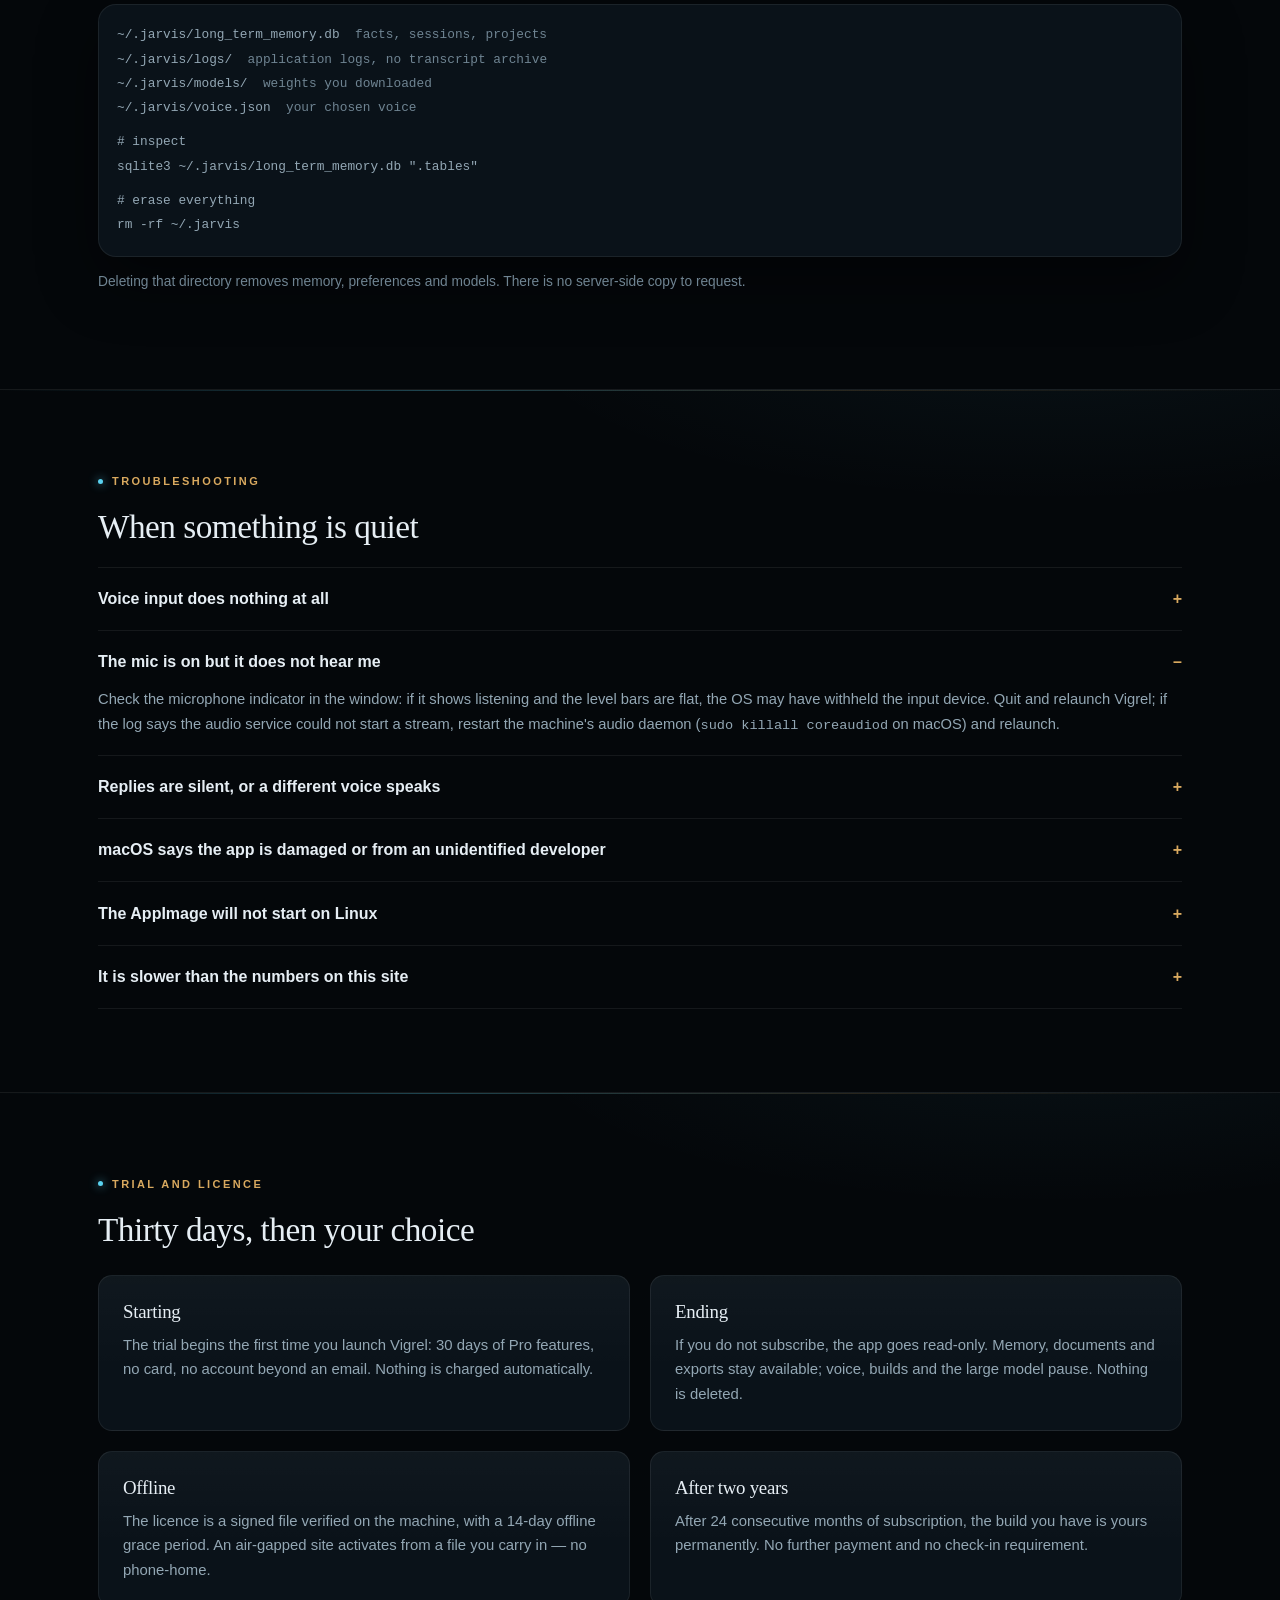
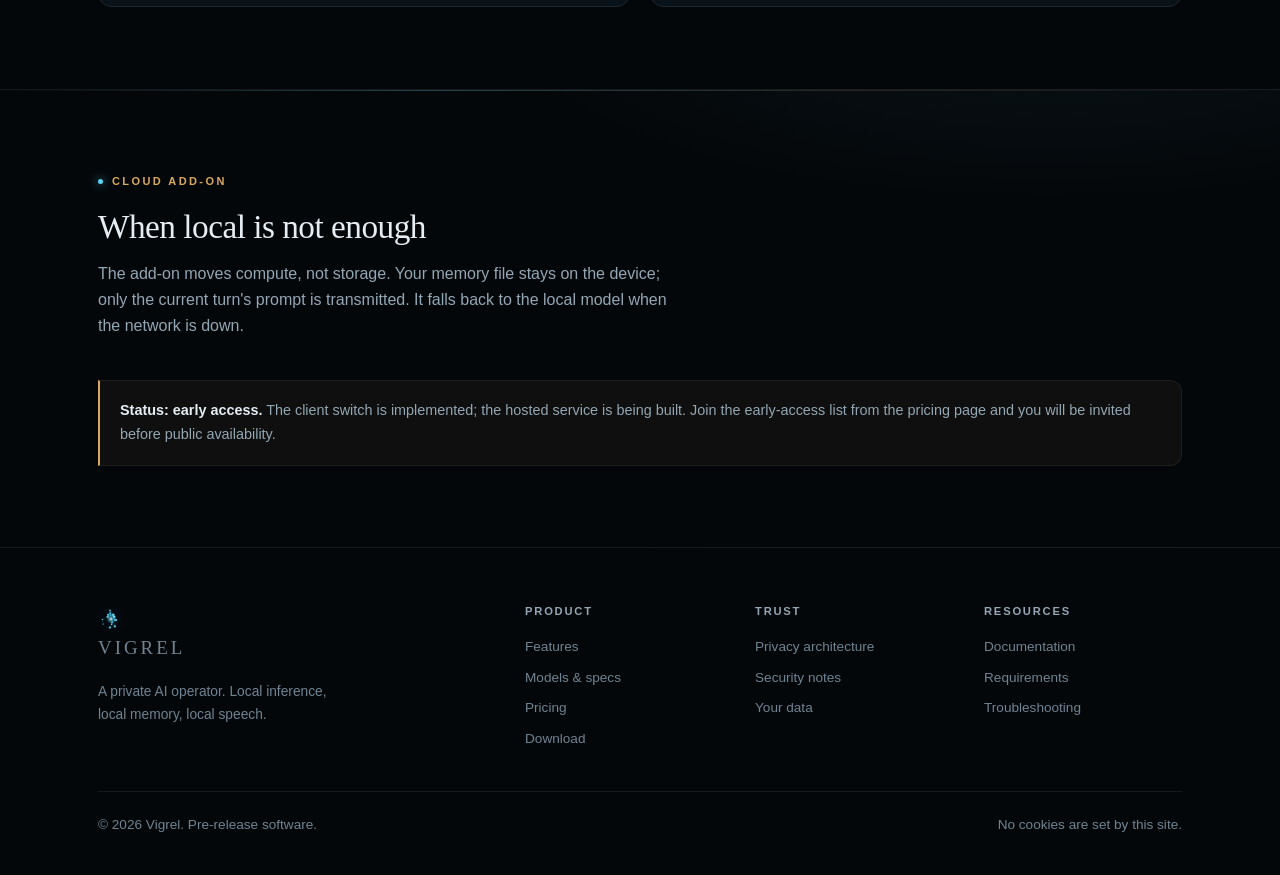
==== commit be08fdf3: "demo: publish v1.0.1" ====
--- a/docs.html
+++ b/docs.html
@@ -3,8 +3,8 @@
 <head>
 <script>document.documentElement.classList.add('js');</script>
 <meta charset="utf-8">
+<meta name="robots" content="noindex, nofollow">
 <meta name="viewport" content="width=device-width, initial-scale=1">
-<meta name="robots" content="noindex, nofollow">
 <title>Documentation — Vigrel</title>
 <meta name="description" content="Install Vigrel on macOS, Windows and Linux, choose a model tier, use voice, manage memory and troubleshoot.">
 <link rel="icon" href="assets/mark.svg" type="image/svg+xml">
@@ -46,25 +46,28 @@
           <p class="eyebrow">Install</p>
           <h2>macOS</h2>
           <div class="plate" style="margin-bottom:18px"><div class="plate-body term">
-            <div>1. Open <b>Vigrel-1.0.0-mac-arm64.dmg</b></div>
+            <div>1. Open <b>Vigrel-1.0.1-mac-arm64.dmg</b></div>
             <div>2. Drag Vigrel to Applications</div>
-            <div>3. First launch: right-click → Open (builds are ad-hoc signed)</div>
-            <div>4. Choose a model tier; the weights download once</div>
-            <div>5. Grant microphone access when asked</div>
+            <div>3. First launch: System Settings → Privacy &amp; Security → <b>Open Anyway</b></div>
+            <div>&nbsp;&nbsp;&nbsp;<span style="color:var(--muted-2)">(older macOS: right-click → Open; or <span class="mono">xattr -dr com.apple.quarantine /Applications/Vigrel.app</span>)</span></div>
+            <div>4. The setup window downloads the runtime, then your model (5–22 GB)</div>
+            <div>5. Keep <b>Set up voice</b> ticked (about 1 GB) for speech in and out</div>
+            <div>6. Grant microphone access when asked</div>
           </div></div>
 
           <h2>Windows</h2>
           <div class="plate" style="margin-bottom:18px"><div class="plate-body term">
-            <div>1. Run <b>Vigrel-1.0.0-setup-x64.exe</b></div>
+            <div>1. Run <b>Vigrel-1.0.1-setup-x64.exe</b> (or the arm64 build on Snapdragon laptops)</div>
             <div>2. SmartScreen: More info → Run anyway (unsigned beta)</div>
-            <div>3. Launch Vigrel, choose a model tier</div>
-            <div>4. Allow microphone access in Windows privacy settings</div>
+            <div>3. The setup window downloads the runtime, then your model (5–22 GB)</div>
+            <div>4. Keep <b>Set up voice</b> ticked (about 1 GB) — speech runs on your CPU</div>
+            <div>5. Allow microphone access in Windows privacy settings</div>
           </div></div>
 
           <h2>Linux</h2>
           <div class="plate"><div class="plate-body term">
-            <div>chmod +x Vigrel-1.0.0-linux-x86_64.AppImage</div>
-            <div>./Vigrel-1.0.0-linux-x86_64.AppImage</div>
+            <div>chmod +x Vigrel-1.0.1-linux-x86_64.AppImage</div>
+            <div>./Vigrel-1.0.1-linux-x86_64.AppImage</div>
             <div># FUSE missing? install libfuse2, or run with --appimage-extract-and-run</div>
           </div></div>
         </div>
@@ -74,7 +77,8 @@
           <h2>What the app does</h2>
           <ul class="faq" style="border:0">
             <li style="list-style:none;padding:7px 0;color:var(--muted)">Starts a local brain on <span class="mono">127.0.0.1:28090</span>.</li>
-            <li style="list-style:none;padding:7px 0;color:var(--muted)">Starts speech services on <span class="mono">:28100</span> and <span class="mono">:28120</span>.</li>
+            <li style="list-style:none;padding:7px 0;color:var(--muted)">Starts speech services on <span class="mono">127.0.0.1:28100</span> (voice) and <span class="mono">:28110</span> (transcription).</li>
+            <li style="list-style:none;padding:7px 0;color:var(--muted)">First run downloads a python runtime (~40 MB), your model (5–22 GB) and the optional voice pack (~1 GB). All of it stays on disk.</li>
             <li style="list-style:none;padding:7px 0;color:var(--muted)">Creates <span class="mono">~/.jarvis</span> for memory and logs.</li>
             <li style="list-style:none;padding:7px 0;color:var(--muted)">Leaves the microphone off until you switch it on.</li>
             <li style="list-style:none;padding:7px 0;color:var(--muted)">Makes no outbound connection.</li>
@@ -116,6 +120,12 @@
       <p class="eyebrow">Troubleshooting</p>
       <h2>When something is quiet</h2>
       <div class="faq" style="margin-top:20px">
+        <details>
+          <summary>Voice input does nothing at all</summary>
+          <p>Transcription needs the voice pack offered during first-run setup (about 1 GB). If it was
+             skipped, voice input stays off — typing works normally. Ask the Vigrel team for the voice-pack
+             installer and send your diagnostics file so we can see which piece is missing.</p>
+        </details>
         <details open>
           <summary>The mic is on but it does not hear me</summary>
           <p>Check the microphone indicator in the window: if it shows listening and the level bars are flat,
@@ -131,7 +141,9 @@
         </details>
         <details>
           <summary>macOS says the app is damaged or from an unidentified developer</summary>
-          <p>Builds are ad-hoc signed during the beta. Right-click the app → Open, or
+          <p>Builds are ad-hoc signed during the beta. On macOS 15 and later, open
+             System Settings → Privacy &amp; Security and choose <b>Open Anyway</b> after the first blocked
+             launch (right-click → Open still works on older macOS), or run
              <span class="mono">xattr -dr com.apple.quarantine /Applications/Vigrel.app</span>. Notarised
              builds are the next milestone.</p>
         </details>
@@ -203,7 +215,7 @@
       </div>
       <div><h4>Product</h4><a href="features.html">Features</a><a href="models.html">Models &amp; specs</a><a href="pricing.html">Pricing</a><a href="download.html">Download</a></div>
       <div><h4>Trust</h4><a href="security.html">Privacy architecture</a><a href="docs.html#security">Security notes</a><a href="docs.html#data">Your data</a></div>
-      <div><h4>Resources</h4><a href="docs.html">Documentation</a><a href="models.html#requirements">Requirements</a><a href="docs.html#troubleshooting">Troubleshooting</a></div>
+      <div><h4>Resources</h4><a href="docs.html">Documentation</a><a href="models.html#requirements">Requirements</a><a href="docs.html#troubleshooting">Troubleshooting</a><a data-support-link href="#">Report a problem</a></div>
     </div>
     <div class="foot-bottom"><span>© 2026 Vigrel. Pre-release software.</span><span>No cookies are set by this site.</span></div>
   </div>
--- a/assets/style.css
+++ b/assets/style.css
@@ -359,3 +359,16 @@
 .plan.featured .btn { background: var(--gold); color: #171208; border-color: transparent; }
 .plan.featured .btn:hover { background: #e6b972; }
 .plan-badge { background: var(--cyan); color: #04121a; box-shadow: 0 0 24px rgba(90,210,240,.35); }
+
+/* spec check fields */
+.field { display: flex; flex-direction: column; gap: 6px; }
+.field label { font-size: .68rem; letter-spacing: .14em; text-transform: uppercase; color: var(--muted-2); }
+.field select, .field input {
+  background: #060b11; border: 1px solid rgba(255,255,255,.12); border-radius: 10px;
+  color: var(--text); padding: 10px 12px; font: inherit; width: 100%;
+}
+.field select:focus, .field input:focus { outline: none; border-color: rgba(90,210,240,.55); }
+
+.tiny-link { display: block; margin-top: 10px; font-size: .76rem; color: var(--muted-2);
+  text-align: center; text-decoration: underline; text-underline-offset: 3px; }
+.tiny-link:hover { color: var(--text); }
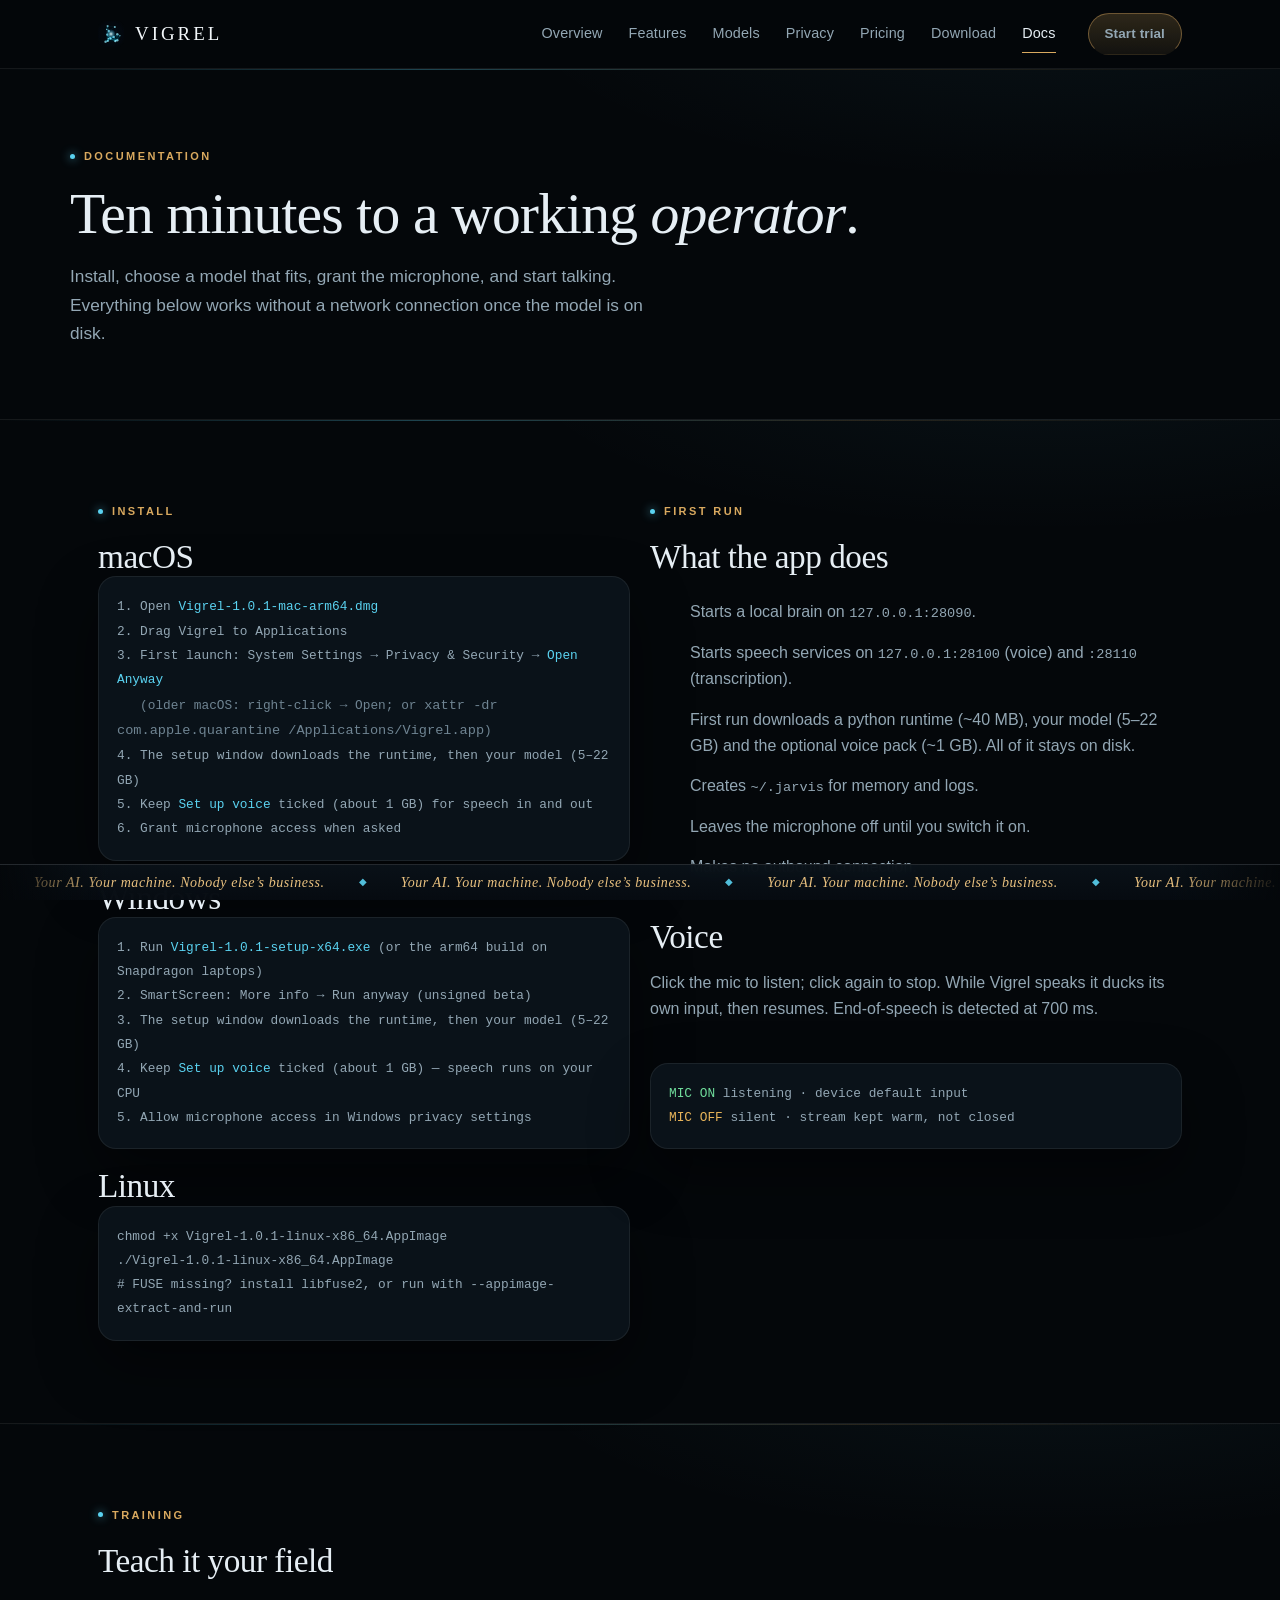
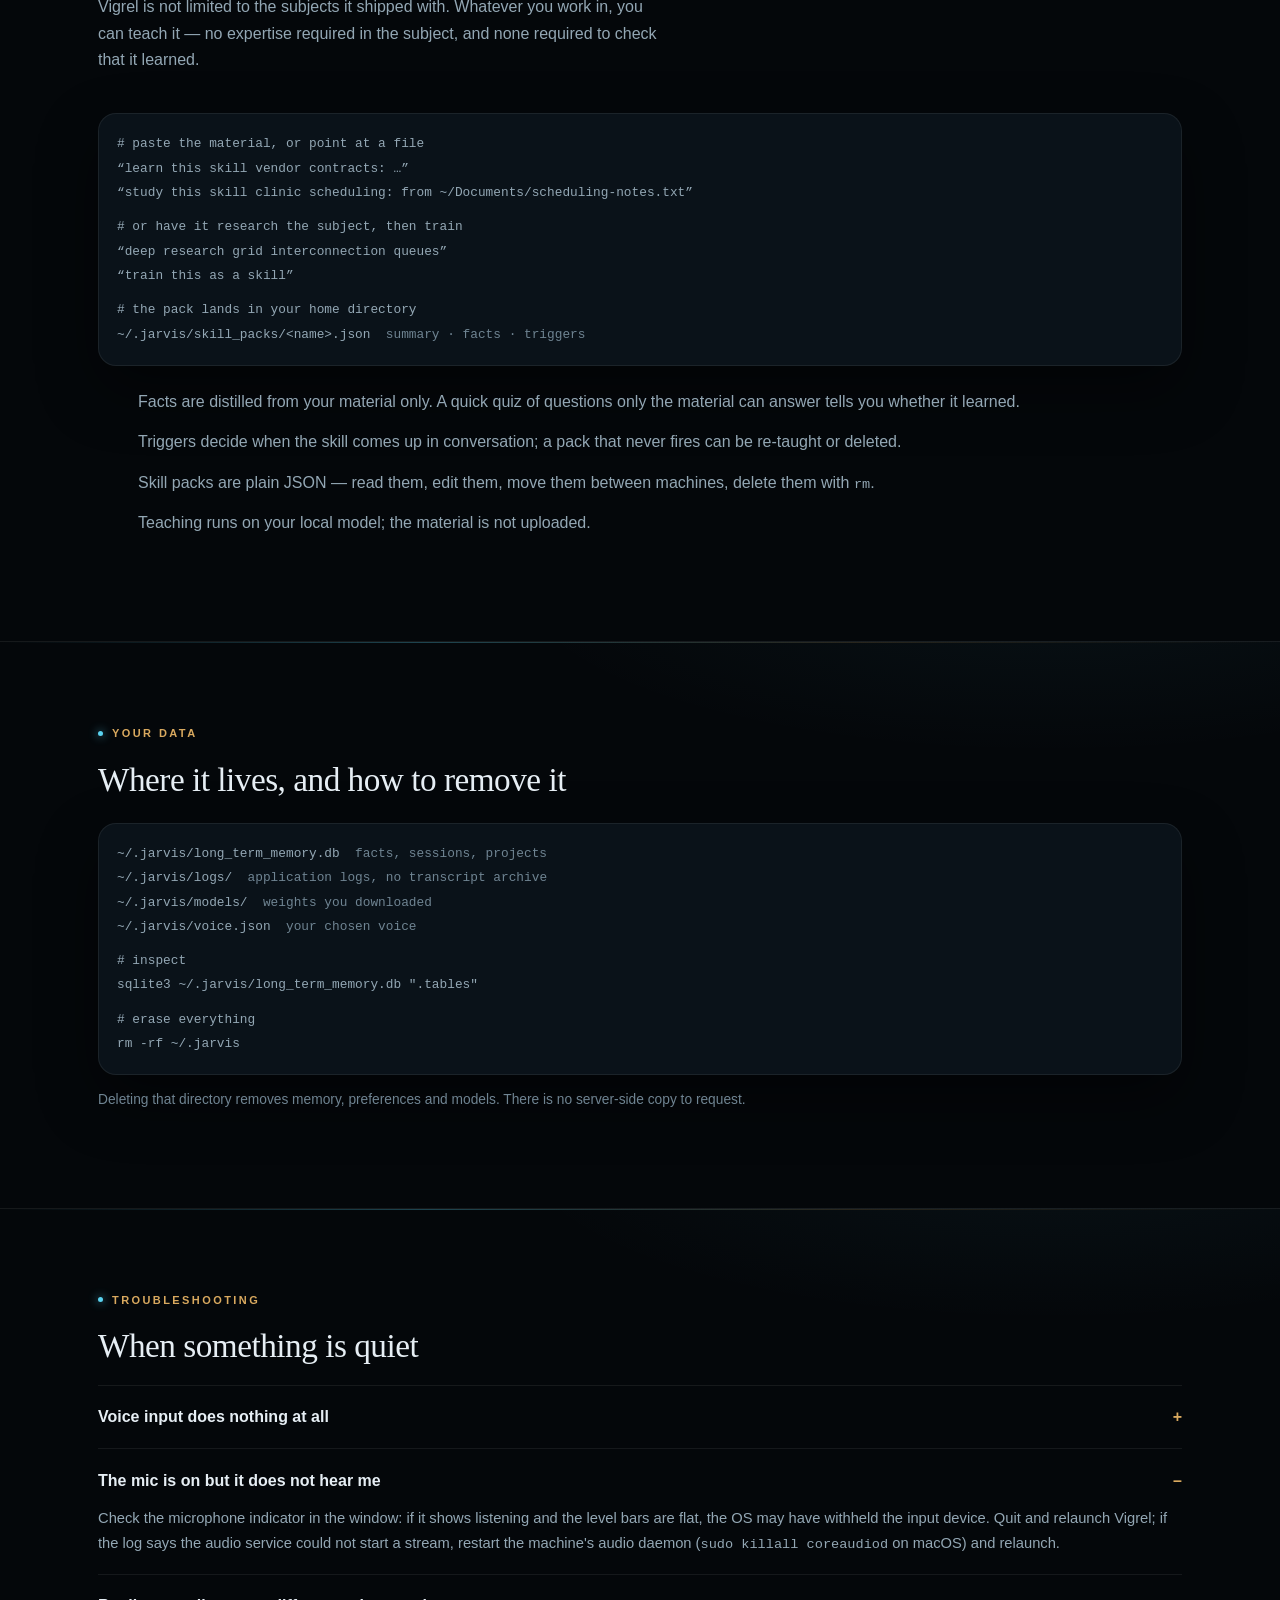
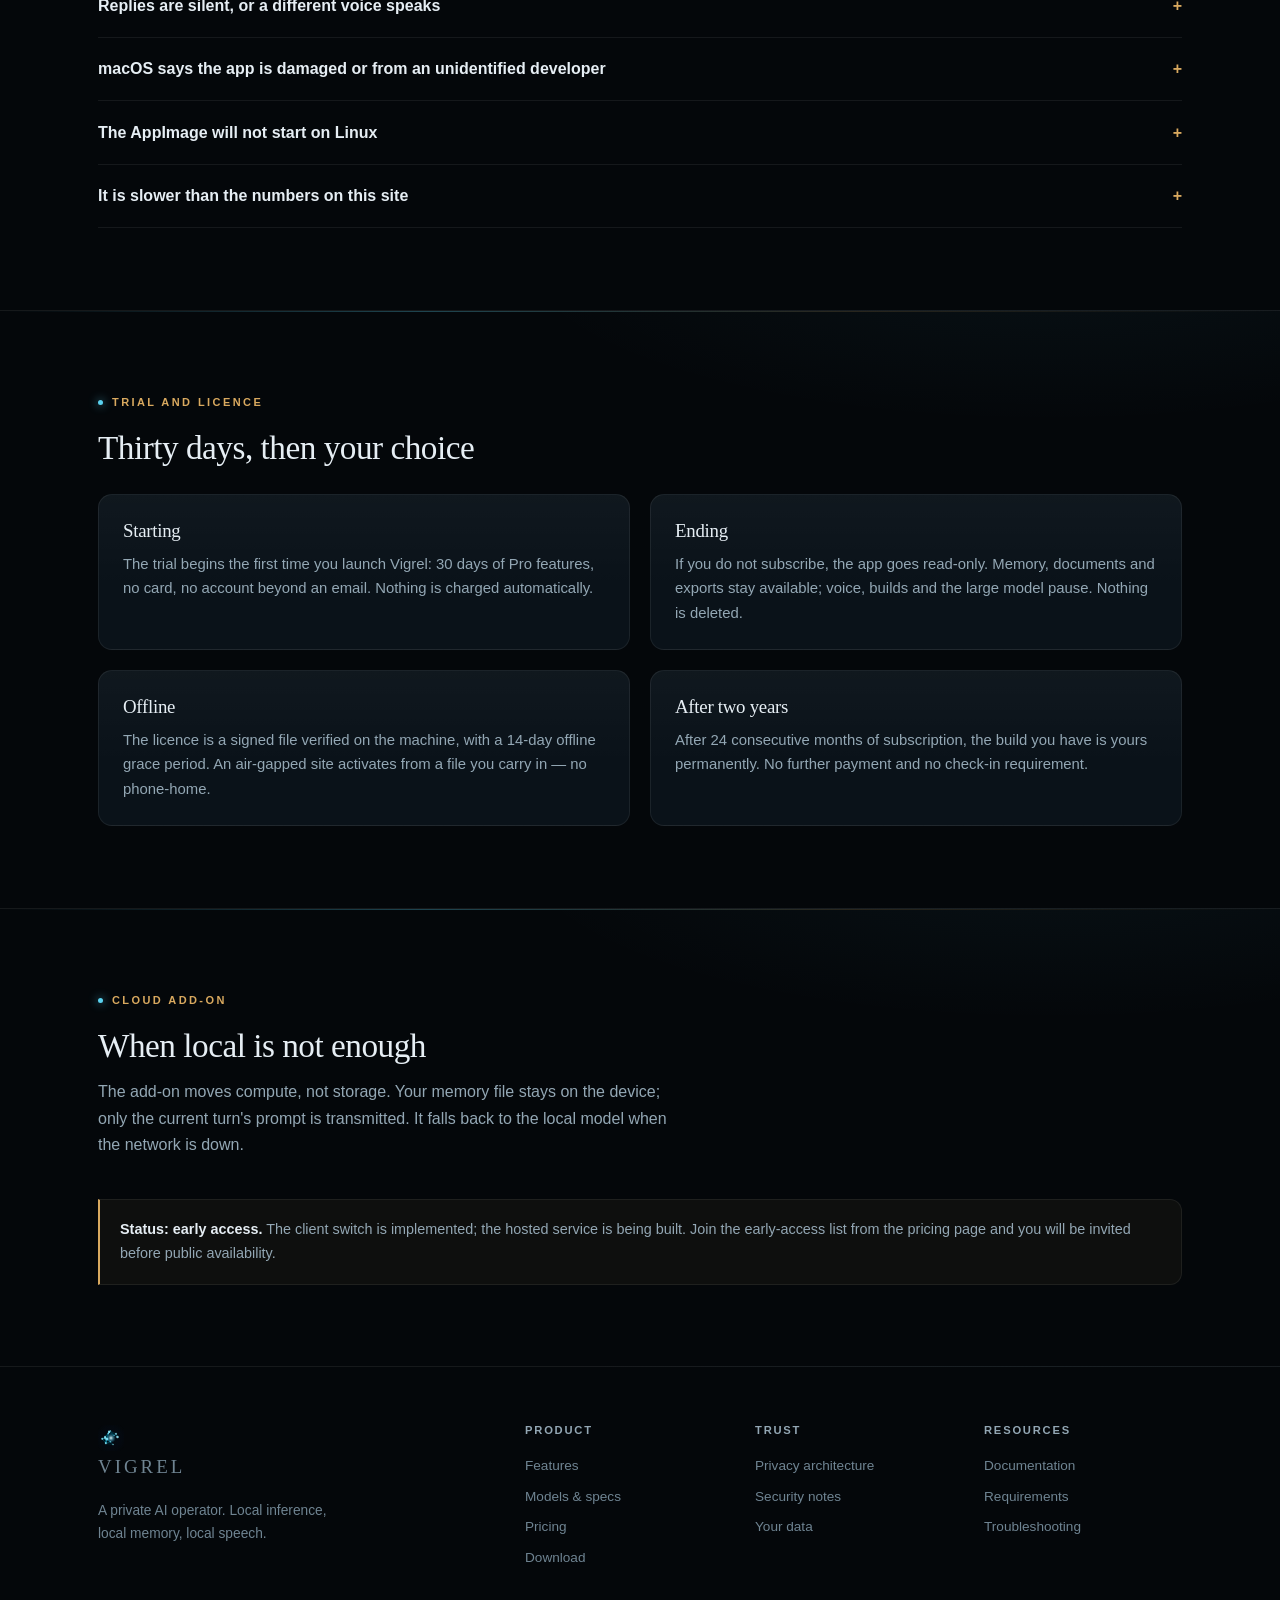
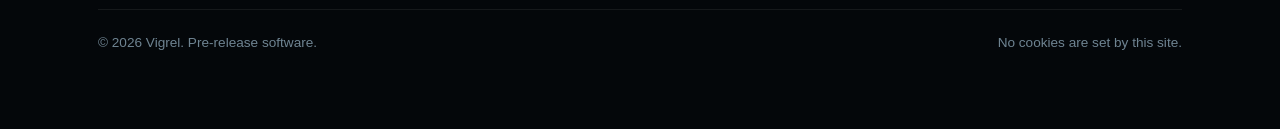
==== commit 863ec65b: "demo: publish v1.0.1" ====
--- a/docs.html
+++ b/docs.html
@@ -93,6 +93,31 @@
           </div></div>
         </div>
       </div>
+    </div>
+  </section>
+
+  <section id="training">
+    <div class="wrap">
+      <p class="eyebrow">Training</p>
+      <h2>Teach it your field</h2>
+      <p class="sub">Vigrel is not limited to the subjects it shipped with. Whatever you work in, you can
+        teach it — no expertise required in the subject, and none required to check that it learned.</p>
+      <div class="plate" style="margin-top:24px"><div class="plate-body term">
+        <div># paste the material, or point at a file</div>
+        <div>“learn this skill vendor contracts: …”</div>
+        <div>“study this skill clinic scheduling: from ~/Documents/scheduling-notes.txt”</div>
+        <div style="margin-top:10px"># or have it research the subject, then train</div>
+        <div>“deep research grid interconnection queues”</div>
+        <div>“train this as a skill”</div>
+        <div style="margin-top:10px"># the pack lands in your home directory</div>
+        <div>~/.jarvis/skill_packs/&lt;name&gt;.json&nbsp;&nbsp;<span style="color:var(--muted-2)">summary · facts · triggers</span></div>
+      </div></div>
+      <ul class="faq" style="border:0">
+        <li style="list-style:none;padding:7px 0;color:var(--muted)">Facts are distilled from your material only. A quick quiz of questions only the material can answer tells you whether it learned.</li>
+        <li style="list-style:none;padding:7px 0;color:var(--muted)">Triggers decide when the skill comes up in conversation; a pack that never fires can be re-taught or deleted.</li>
+        <li style="list-style:none;padding:7px 0;color:var(--muted)">Skill packs are plain JSON — read them, edit them, move them between machines, delete them with <span class="mono">rm</span>.</li>
+        <li style="list-style:none;padding:7px 0;color:var(--muted)">Teaching runs on your local model; the material is not uploaded.</li>
+      </ul>
     </div>
   </section>
 
--- a/assets/style.css
+++ b/assets/style.css
@@ -124,6 +124,16 @@
 }
 .hero-copy h1 em { font-style: normal; color: var(--gold); }
 .hero-actions { display: flex; gap: 14px; flex-wrap: wrap; margin-top: 34px; }
+.hero-claim {
+  font-family: var(--serif);
+  font-style: italic;
+  font-size: 17.5px;
+  line-height: 1.5;
+  letter-spacing: .01em;
+  color: var(--gold);
+  margin: 14px 0 0;
+}
+
 .hero-note { margin-top: 18px; font-size: .82rem; color: var(--muted-2); }
 .hero-plate {
   position: relative; border: 1px solid var(--line-strong); border-radius: 20px;
@@ -372,3 +382,74 @@
 .tiny-link { display: block; margin-top: 10px; font-size: .76rem; color: var(--muted-2);
   text-align: center; text-decoration: underline; text-underline-offset: 3px; }
 .tiny-link:hover { color: var(--text); }
+
+
+/* --- Campaign line: hero claim (sheen + halo) + hairline light + site ticker (2026-11-17) --- */
+/* Robust by design: every effect degrades to a fully readable static state.
+   Nothing depends on an animation completing; nothing is ever blurred. */
+.hero-claim { position: relative; font-size: 19px; }
+@supports ((-webkit-background-clip: text) or (background-clip: text)) {
+  .js .hero-claim {
+    background: linear-gradient(100deg, var(--gold) 0%, var(--gold) 26%, #fff4dd 44%, #ffe9bd 50%, #fff4dd 56%, var(--gold) 74%, var(--gold) 100%);
+    background-size: 200% 100%;
+    -webkit-background-clip: text;
+    background-clip: text;
+    color: transparent;
+    -webkit-text-fill-color: transparent;
+    animation: claim-sheen 6.5s linear infinite, claim-halo 9s ease-in-out infinite;
+  }
+}
+@keyframes claim-sheen { from { background-position: 130% 0; } to { background-position: -30% 0; } }
+@keyframes claim-halo {
+  0%, 100% { filter: drop-shadow(0 0 10px rgba(217, 169, 95, .15)); }
+  50% { filter: drop-shadow(0 0 20px rgba(217, 169, 95, .40)) drop-shadow(0 0 42px rgba(90, 210, 240, .12)); }
+}
+/* the hairline beneath: gold melting into cyan, with a soft light travelling along it */
+.hero-claim::after {
+  content: "";
+  display: block;
+  height: 1px;
+  width: 78%;
+  margin-top: 12px;
+  background-image:
+    linear-gradient(90deg, transparent 30%, rgba(255, 246, 224, .95) 50%, transparent 70%),
+    linear-gradient(90deg, var(--gold), var(--cyan) 45%, rgba(90, 210, 240, .35) 80%, transparent);
+  background-size: 200% 100%, 100% 100%;
+  background-repeat: no-repeat, no-repeat;
+  background-position: 140% 0, 0 0;
+  opacity: .95;
+  animation: rule-light 4.5s linear infinite;
+}
+@keyframes rule-light { from { background-position: 140% 0, 0 0; } to { background-position: -40% 0, 0 0; } }
+
+.vigrel-ticker {
+  position: fixed; left: 0; right: 0; bottom: 0; height: 36px; z-index: 55;
+  overflow: hidden; pointer-events: none;
+  background: linear-gradient(180deg, rgba(10, 18, 25, .94), rgba(6, 11, 17, .97));
+  border-top: 1px solid var(--line-strong);
+  -webkit-backdrop-filter: blur(10px); backdrop-filter: blur(10px);
+}
+.vigrel-ticker .tk-track {
+  display: flex; align-items: center; height: 100%;
+  white-space: nowrap; will-change: transform;
+  animation: tk-drift 80s linear infinite;
+}
+.vigrel-ticker .tk-item {
+  font-family: var(--serif); font-style: italic; font-size: 14px; letter-spacing: .04em;
+  color: #e8c07f; padding: 0 34px;
+  -webkit-font-smoothing: antialiased;
+}
+.vigrel-ticker .tk-sep { color: var(--cyan); font-size: 10px; opacity: .9; }
+.vigrel-ticker::before, .vigrel-ticker::after {
+  content: ""; position: absolute; top: 0; bottom: 0; width: 110px; z-index: 2; pointer-events: none;
+}
+.vigrel-ticker::before { left: 0; background: linear-gradient(90deg, rgba(4, 7, 10, .95), transparent); }
+.vigrel-ticker::after { right: 0; background: linear-gradient(270deg, rgba(4, 7, 10, .95), transparent); }
+@keyframes tk-drift { from { transform: translateX(0); } to { transform: translateX(-50%); } }
+body.has-ticker { padding-bottom: 36px; }
+
+@media (prefers-reduced-motion: reduce) {
+  .js .hero-claim { animation: none; }
+  .hero-claim::after { animation: none; }
+  .vigrel-ticker .tk-track { animation: none; justify-content: center; }
+}
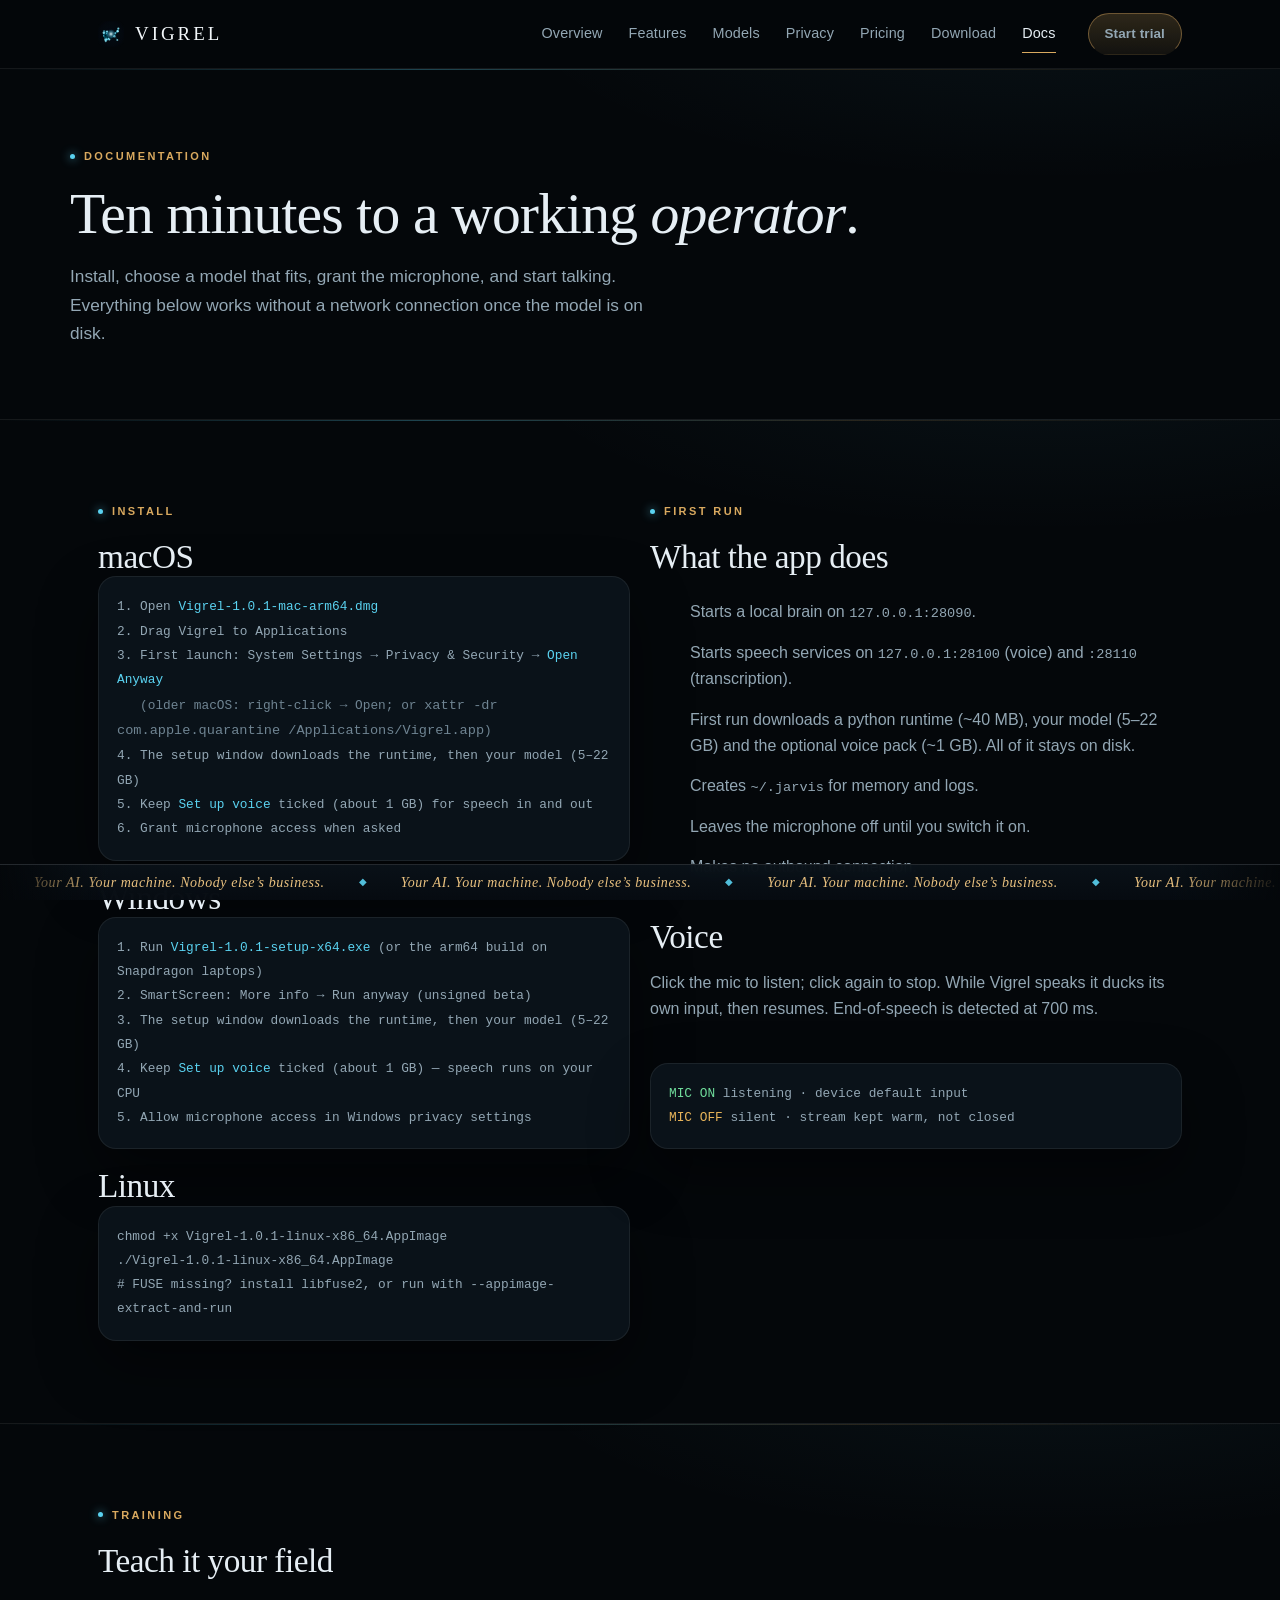
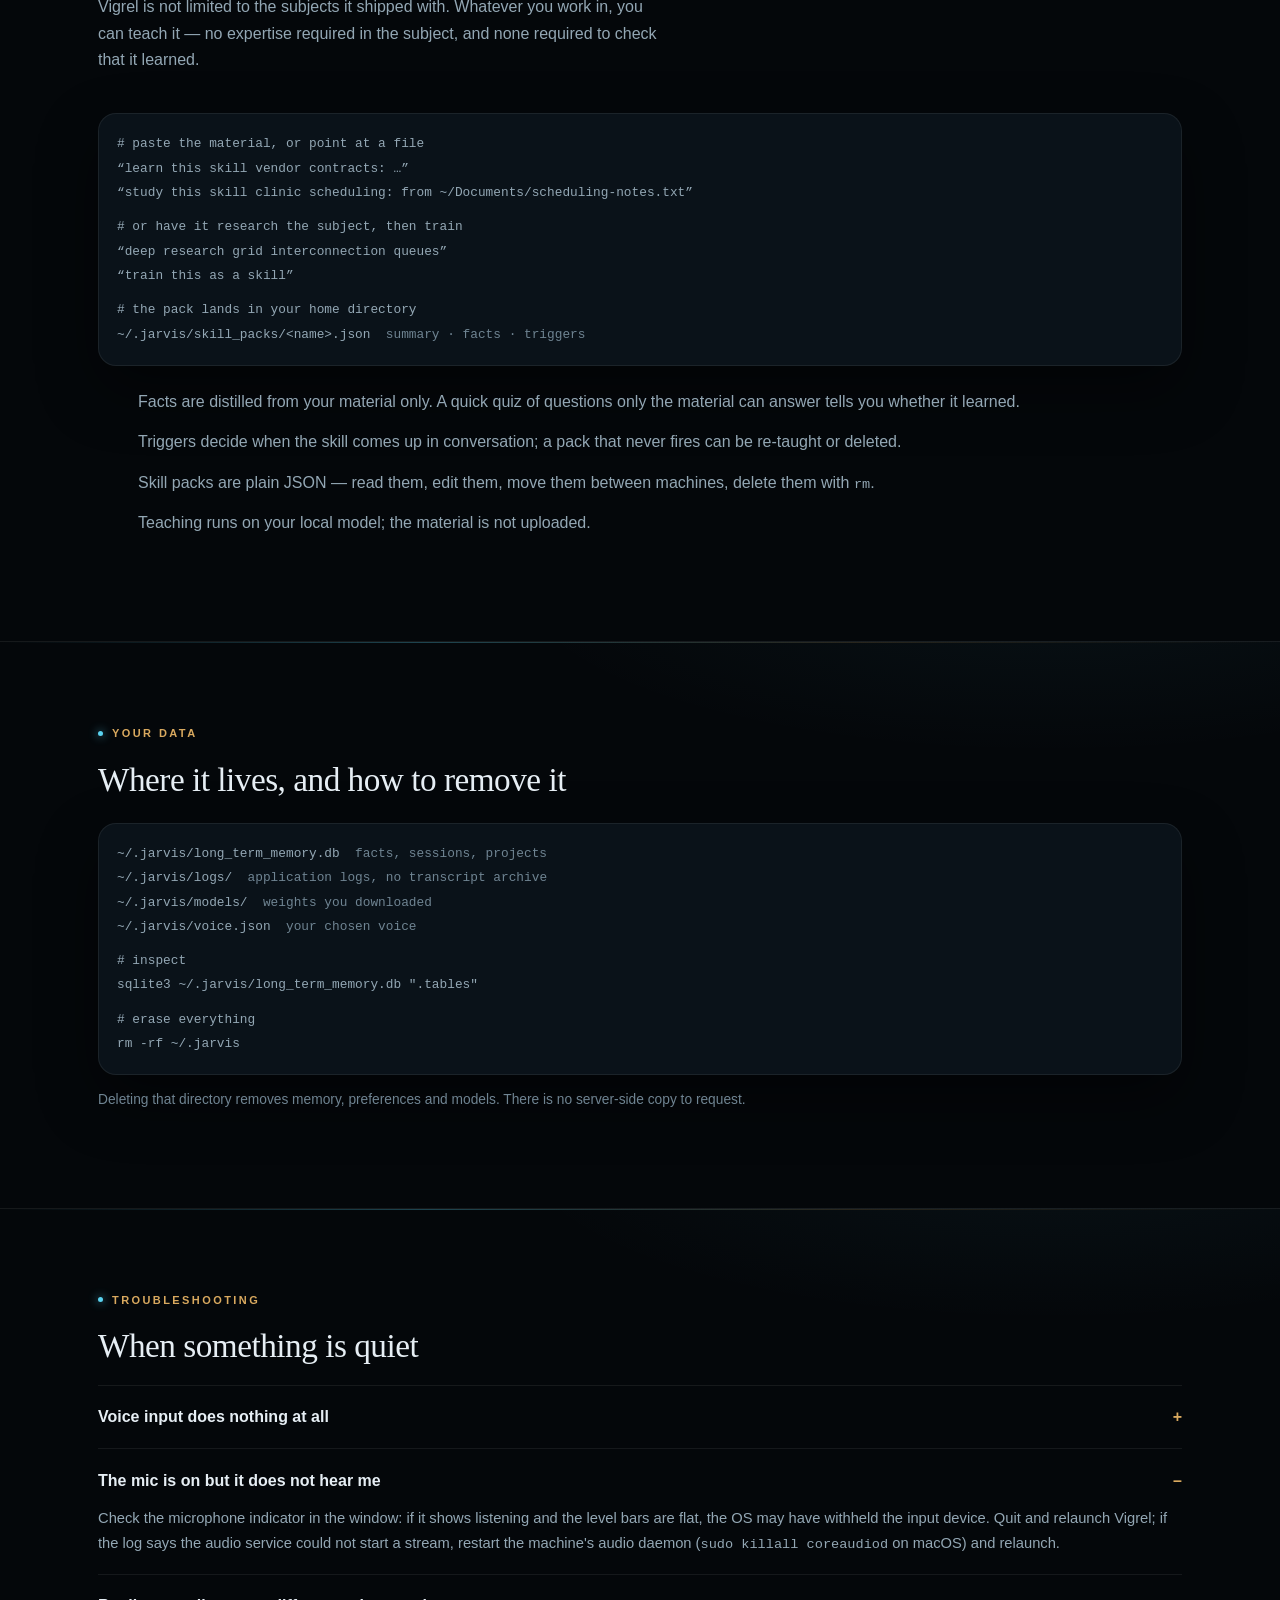
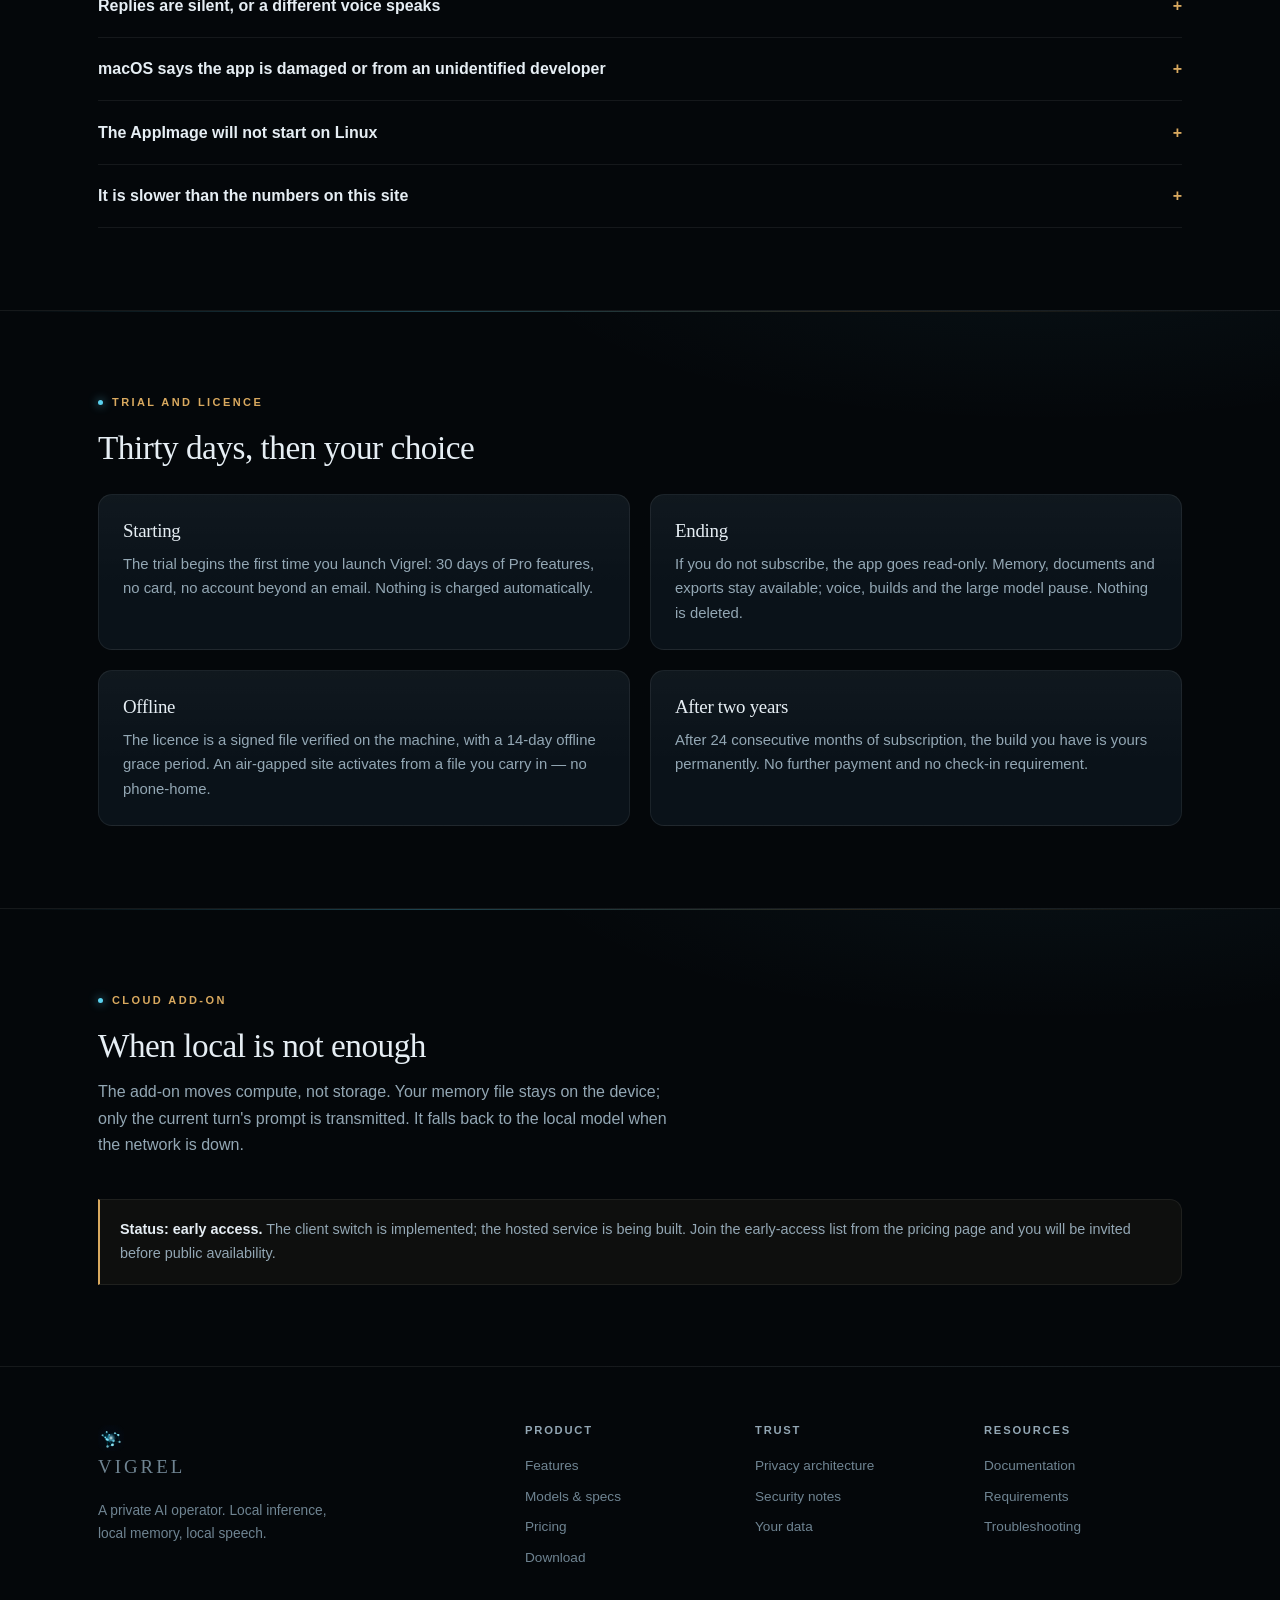
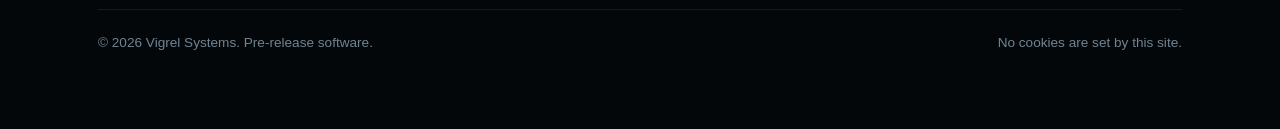
==== commit 5efccfb2: "demo: publish v1.0.1" ====
--- a/docs.html
+++ b/docs.html
@@ -148,7 +148,7 @@
         <details>
           <summary>Voice input does nothing at all</summary>
           <p>Transcription needs the voice pack offered during first-run setup (about 1 GB). If it was
-             skipped, voice input stays off — typing works normally. Ask the Vigrel team for the voice-pack
+             skipped, voice input stays off — typing works normally. Ask Vigrel Systems for the voice-pack
              installer and send your diagnostics file so we can see which piece is missing.</p>
         </details>
         <details open>
@@ -242,7 +242,7 @@
       <div><h4>Trust</h4><a href="security.html">Privacy architecture</a><a href="docs.html#security">Security notes</a><a href="docs.html#data">Your data</a></div>
       <div><h4>Resources</h4><a href="docs.html">Documentation</a><a href="models.html#requirements">Requirements</a><a href="docs.html#troubleshooting">Troubleshooting</a><a data-support-link href="#">Report a problem</a></div>
     </div>
-    <div class="foot-bottom"><span>© 2026 Vigrel. Pre-release software.</span><span>No cookies are set by this site.</span></div>
+    <div class="foot-bottom"><span>© 2026 Vigrel Systems. Pre-release software.</span><span>No cookies are set by this site.</span></div>
   </div>
 </footer>
 
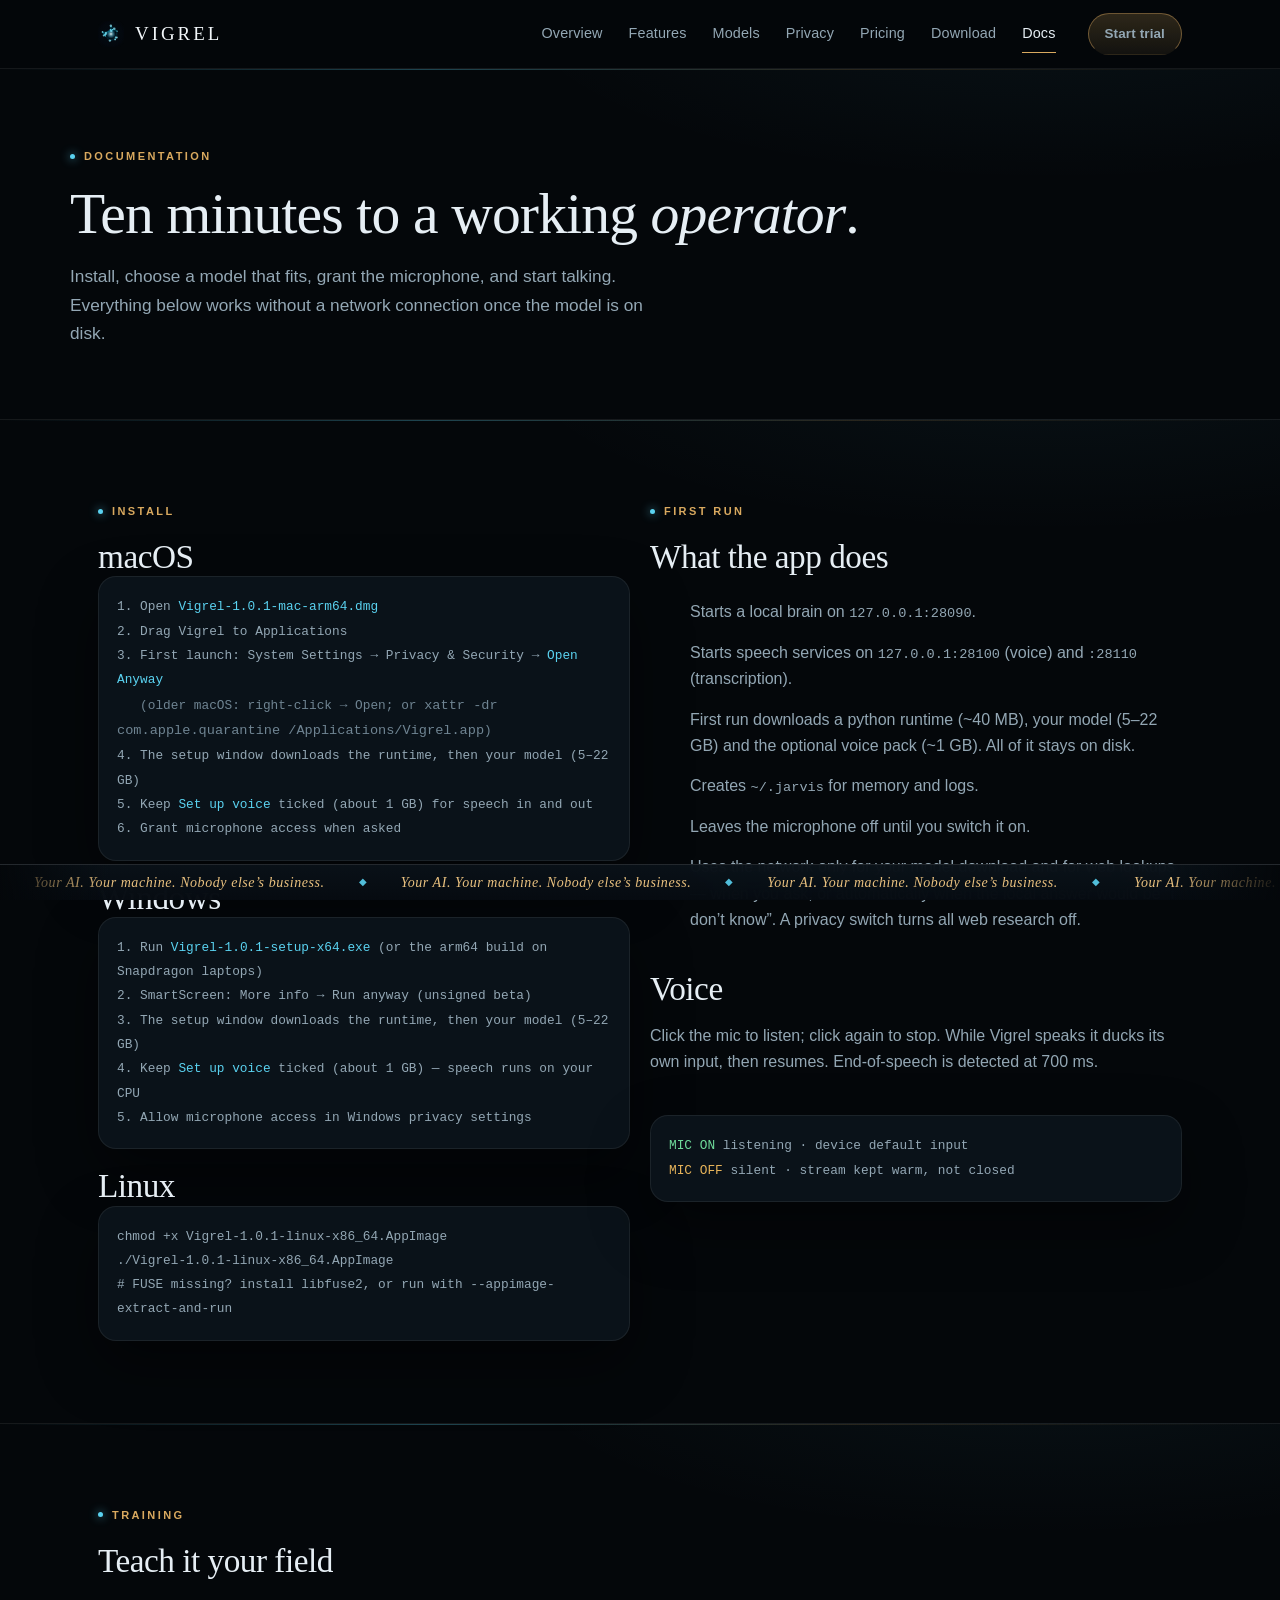
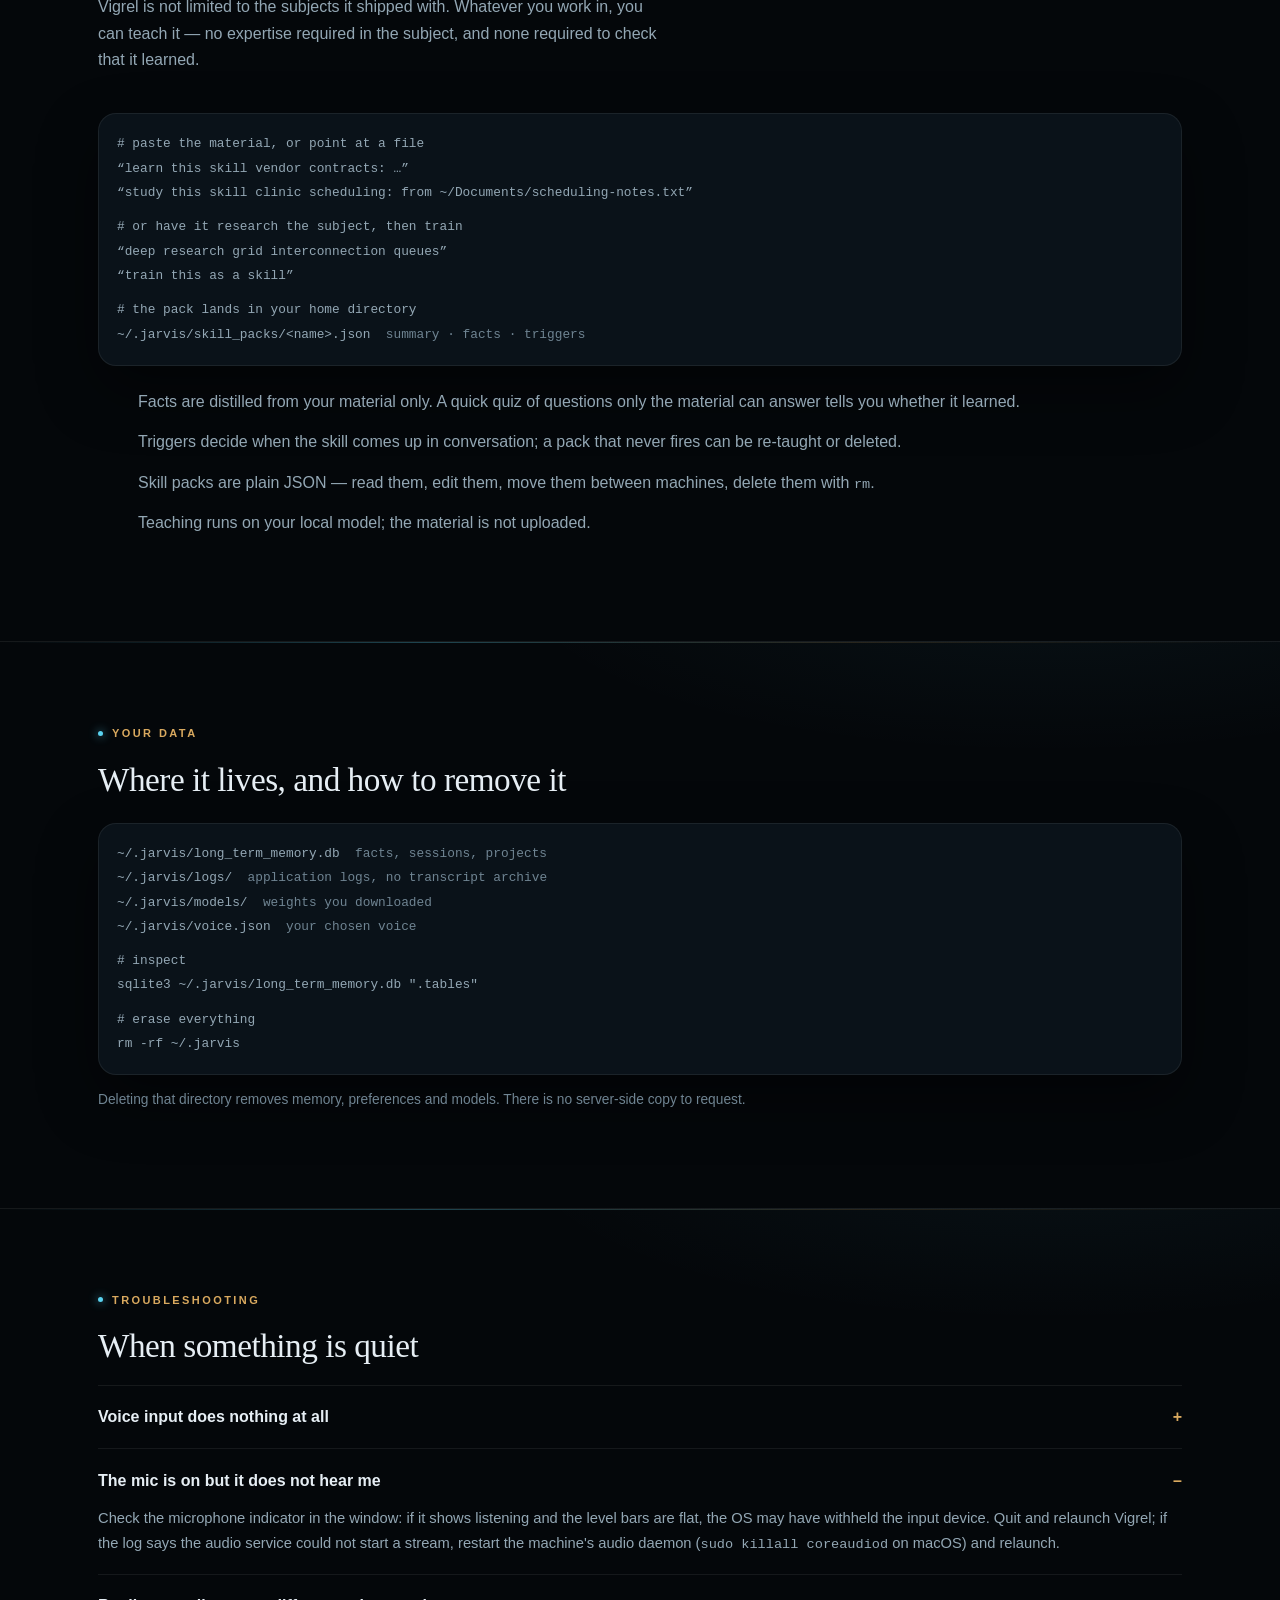
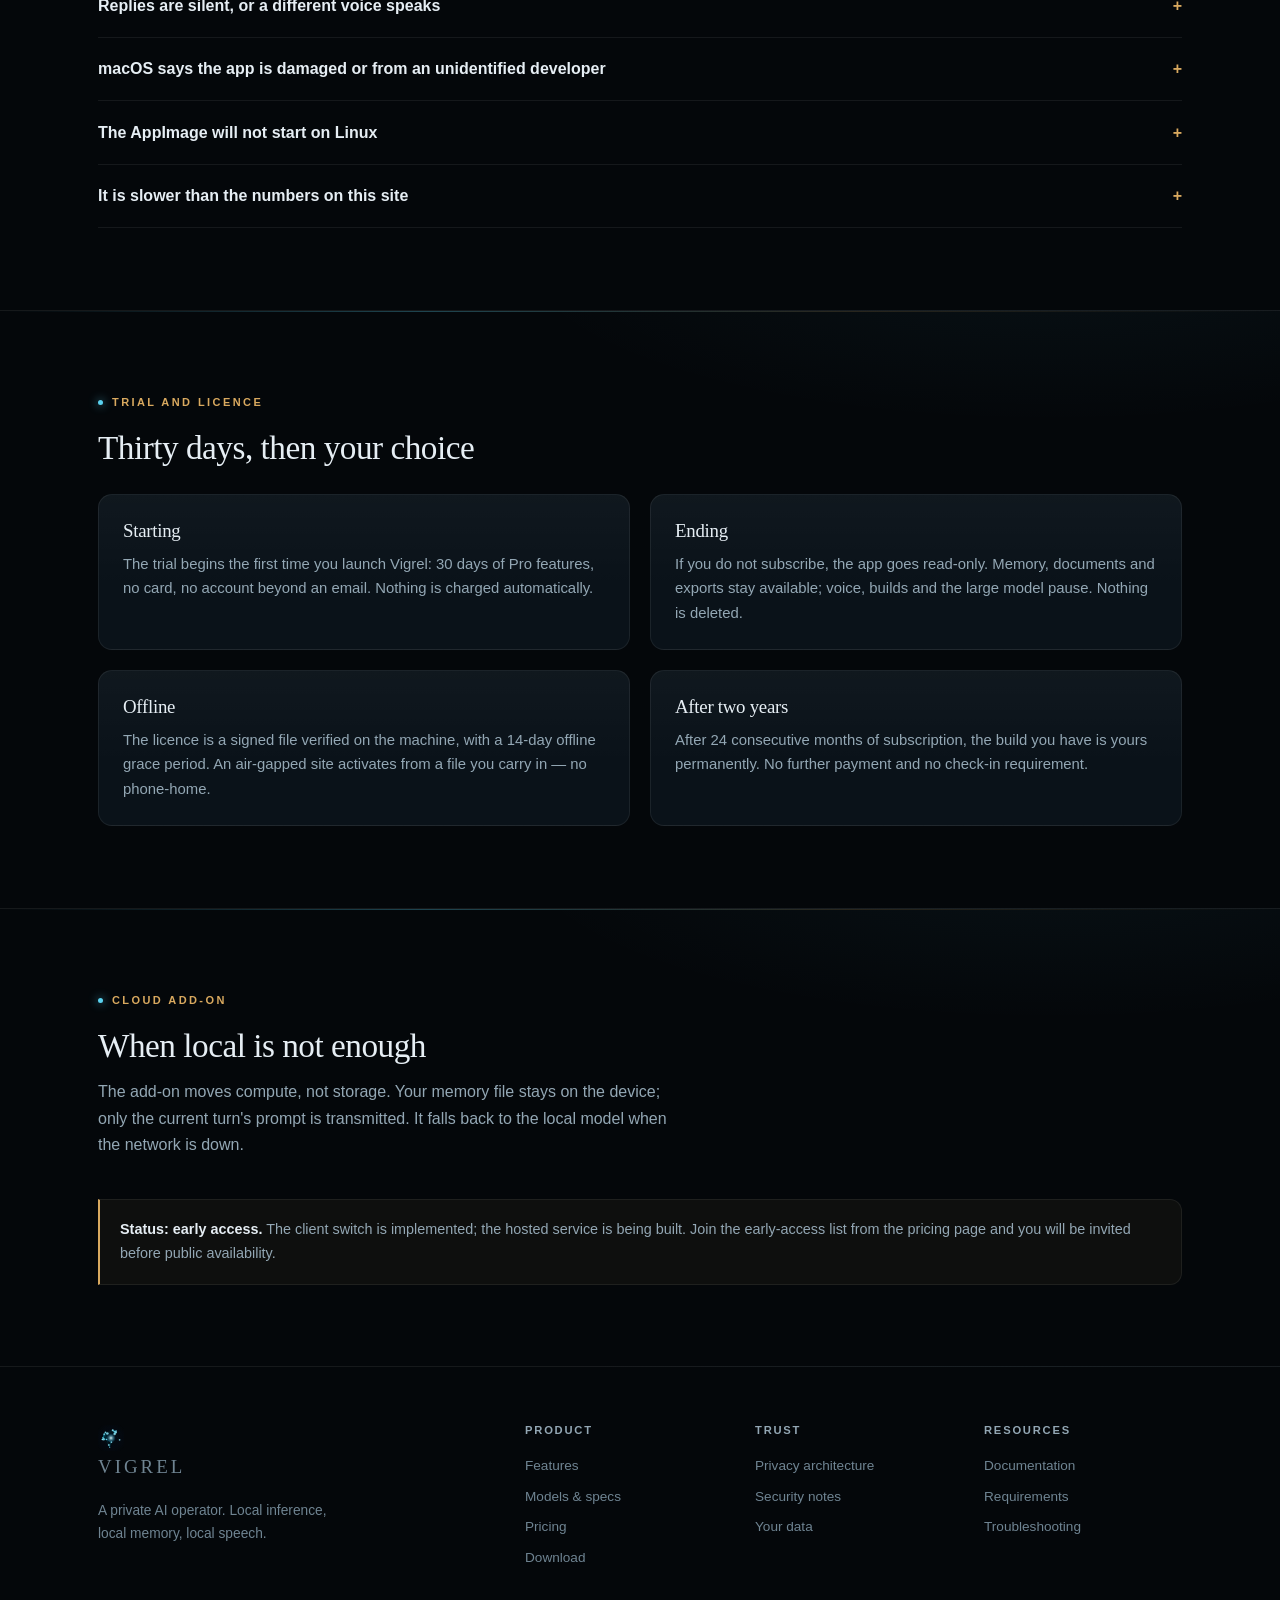
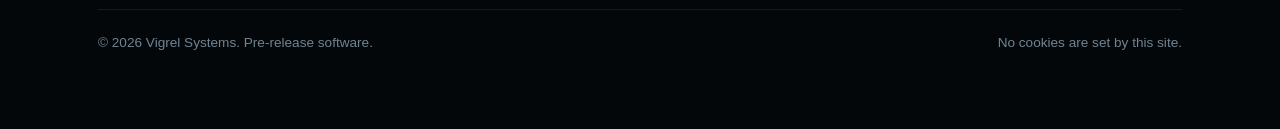
==== commit 1129a590: "demo: publish v1.0.1" ====
--- a/docs.html
+++ b/docs.html
@@ -81,7 +81,7 @@
             <li style="list-style:none;padding:7px 0;color:var(--muted)">First run downloads a python runtime (~40 MB), your model (5–22 GB) and the optional voice pack (~1 GB). All of it stays on disk.</li>
             <li style="list-style:none;padding:7px 0;color:var(--muted)">Creates <span class="mono">~/.jarvis</span> for memory and logs.</li>
             <li style="list-style:none;padding:7px 0;color:var(--muted)">Leaves the microphone off until you switch it on.</li>
-            <li style="list-style:none;padding:7px 0;color:var(--muted)">Makes no outbound connection.</li>
+            <li style="list-style:none;padding:7px 0;color:var(--muted)">Uses the network only for your model download and for web lookups — when you ask, or automatically when the local answer would be “I don’t know”. A privacy switch turns all web research off.</li>
           </ul>
 
           <h2 style="margin-top:30px">Voice</h2>
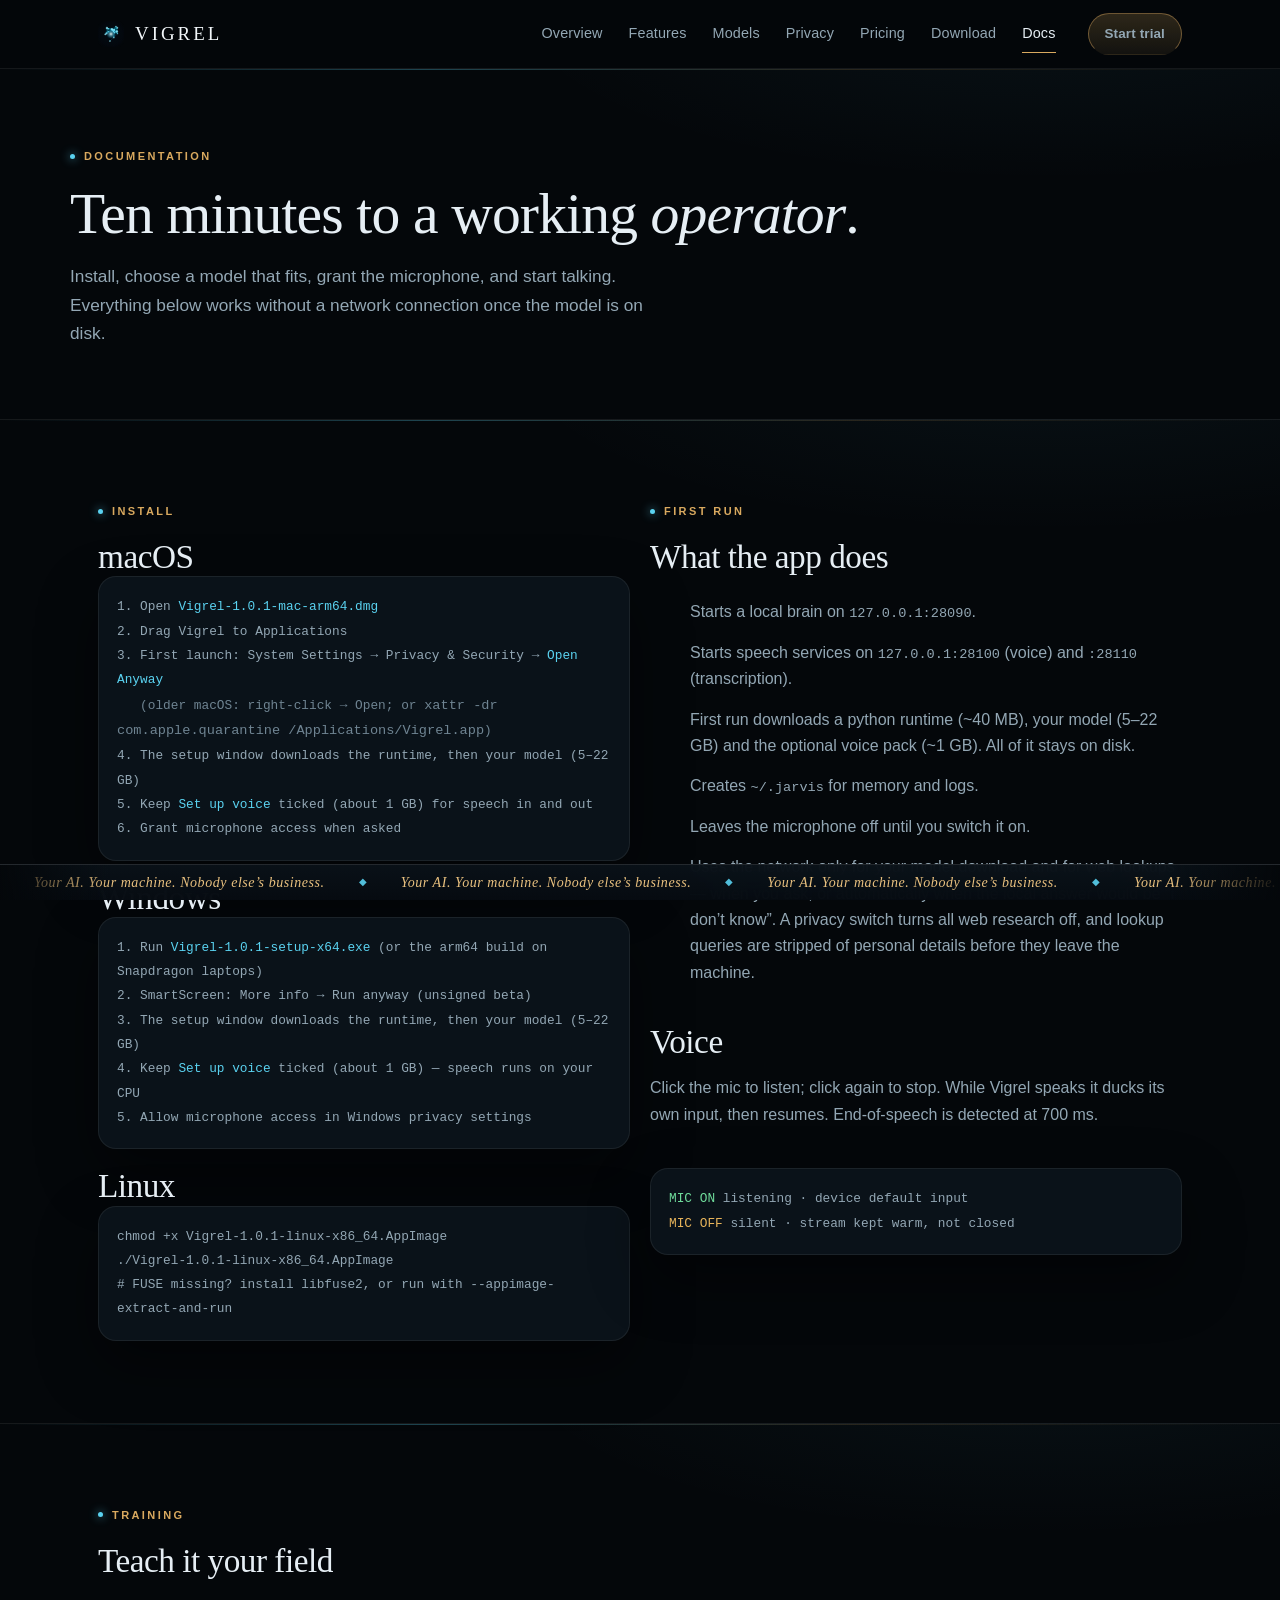
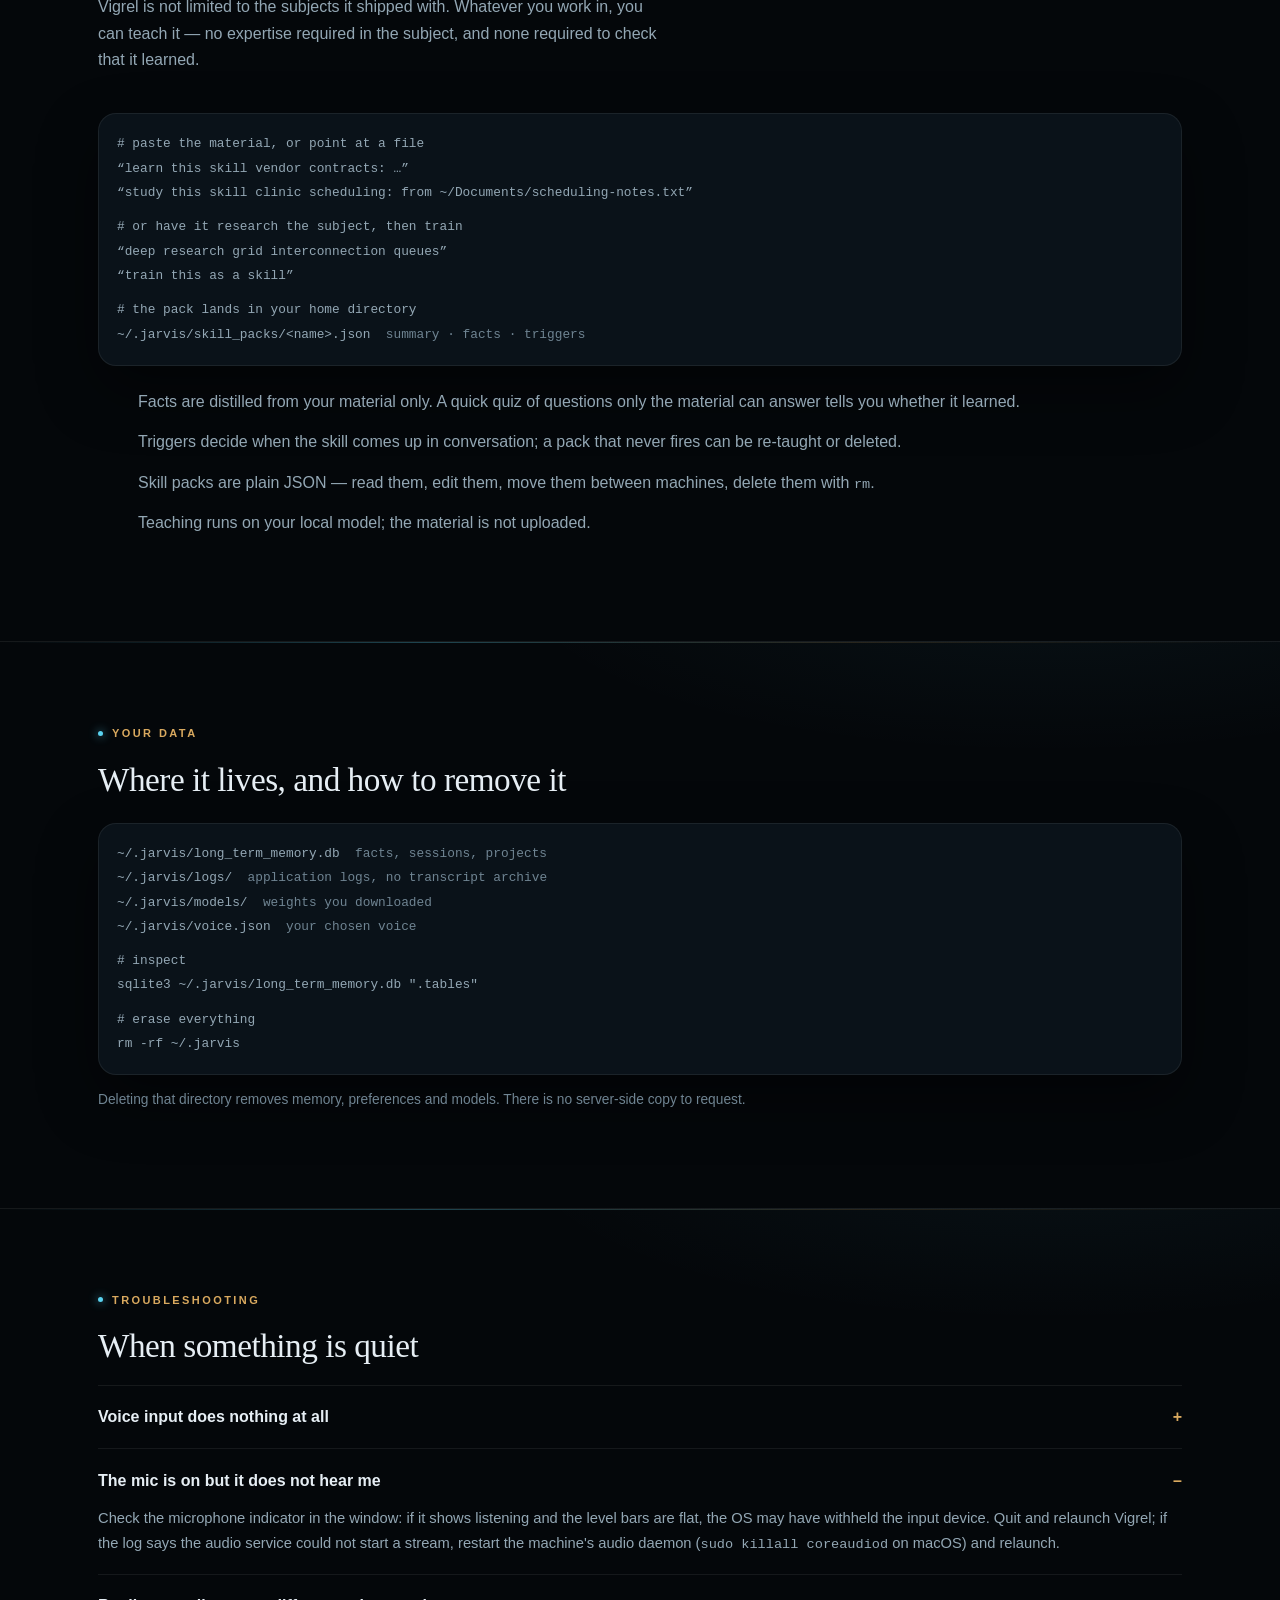
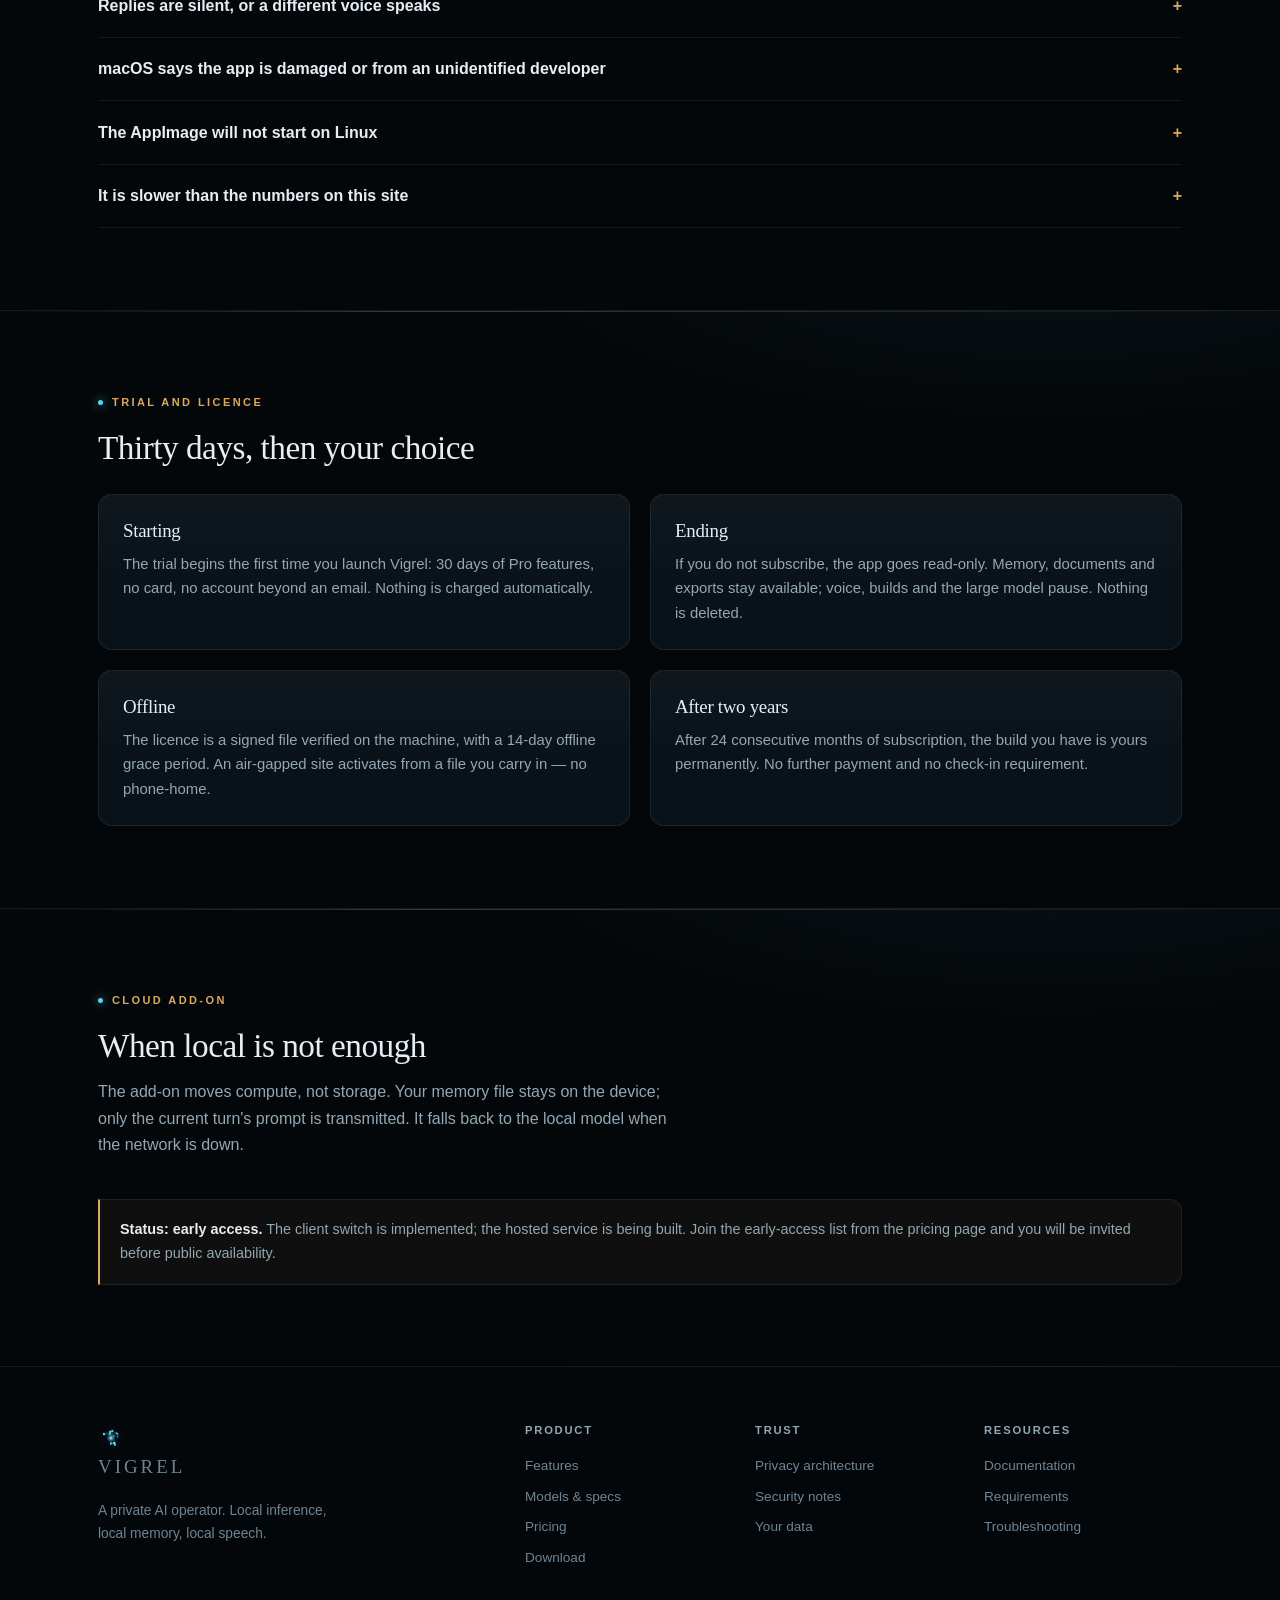
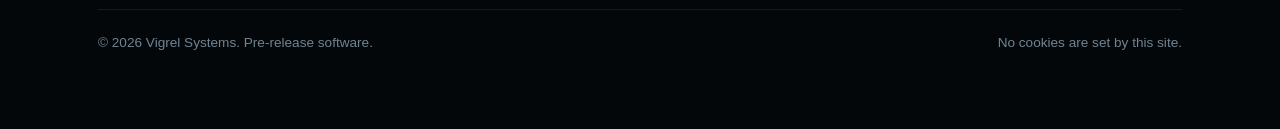
==== commit fc9fff9a: "demo: publish v1.0.1" ====
--- a/docs.html
+++ b/docs.html
@@ -81,7 +81,7 @@
             <li style="list-style:none;padding:7px 0;color:var(--muted)">First run downloads a python runtime (~40 MB), your model (5–22 GB) and the optional voice pack (~1 GB). All of it stays on disk.</li>
             <li style="list-style:none;padding:7px 0;color:var(--muted)">Creates <span class="mono">~/.jarvis</span> for memory and logs.</li>
             <li style="list-style:none;padding:7px 0;color:var(--muted)">Leaves the microphone off until you switch it on.</li>
-            <li style="list-style:none;padding:7px 0;color:var(--muted)">Uses the network only for your model download and for web lookups — when you ask, or automatically when the local answer would be “I don’t know”. A privacy switch turns all web research off.</li>
+            <li style="list-style:none;padding:7px 0;color:var(--muted)">Uses the network only for your model download and for web lookups — when you ask, or automatically when the local answer would be “I don’t know”. A privacy switch turns all web research off, and lookup queries are stripped of personal details before they leave the machine.</li>
           </ul>
 
           <h2 style="margin-top:30px">Voice</h2>
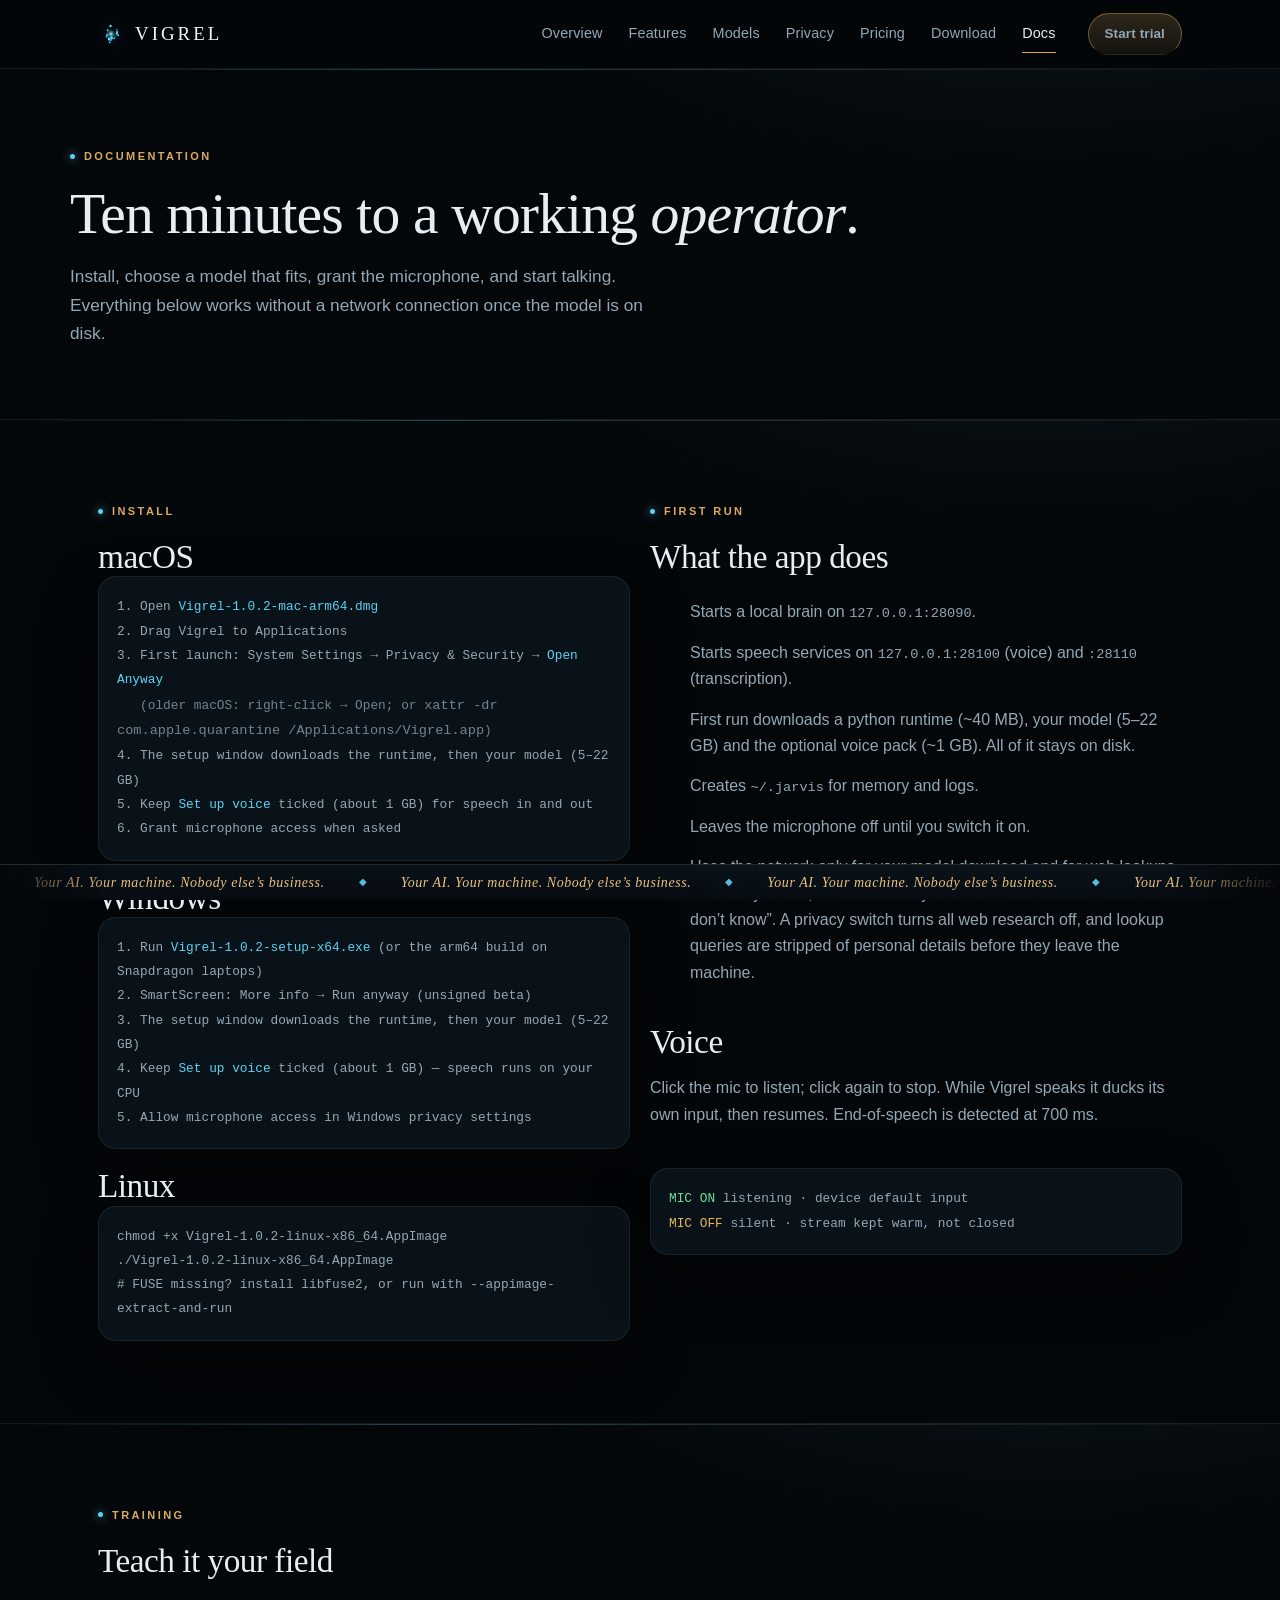
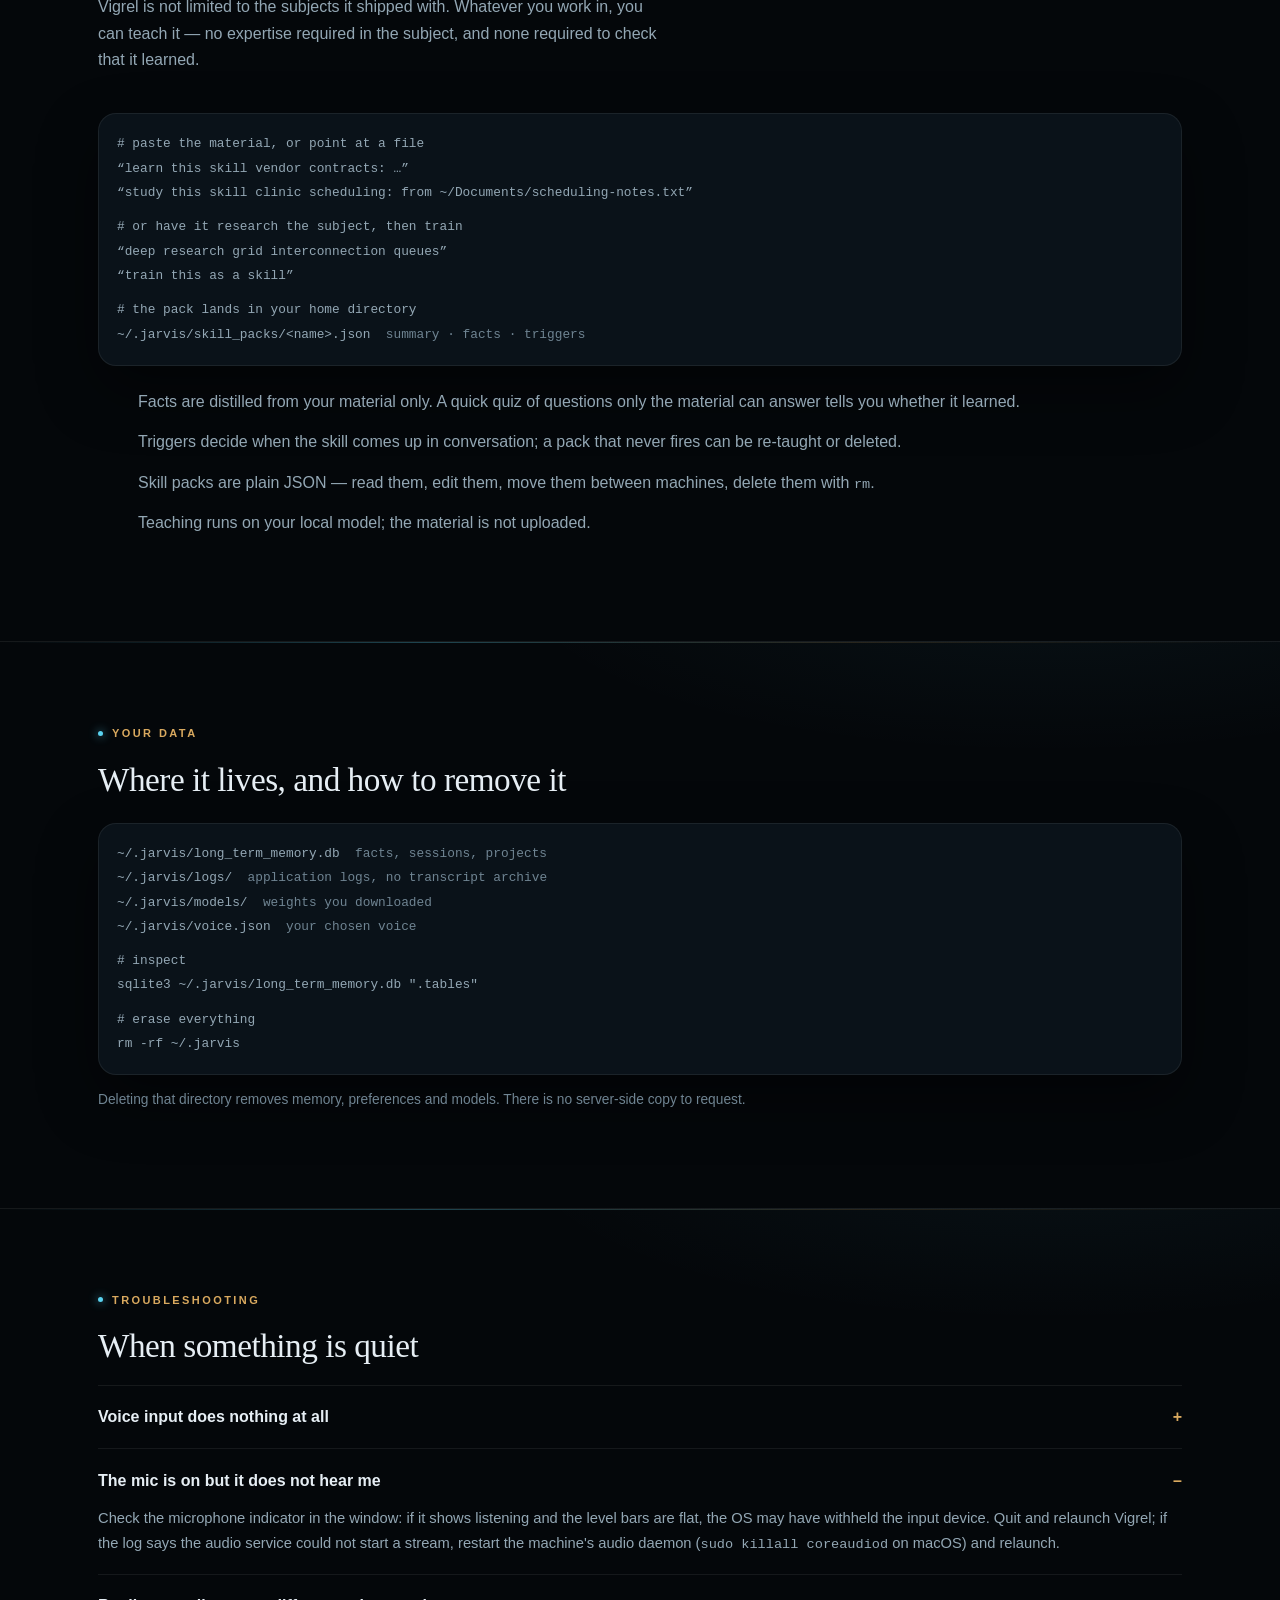
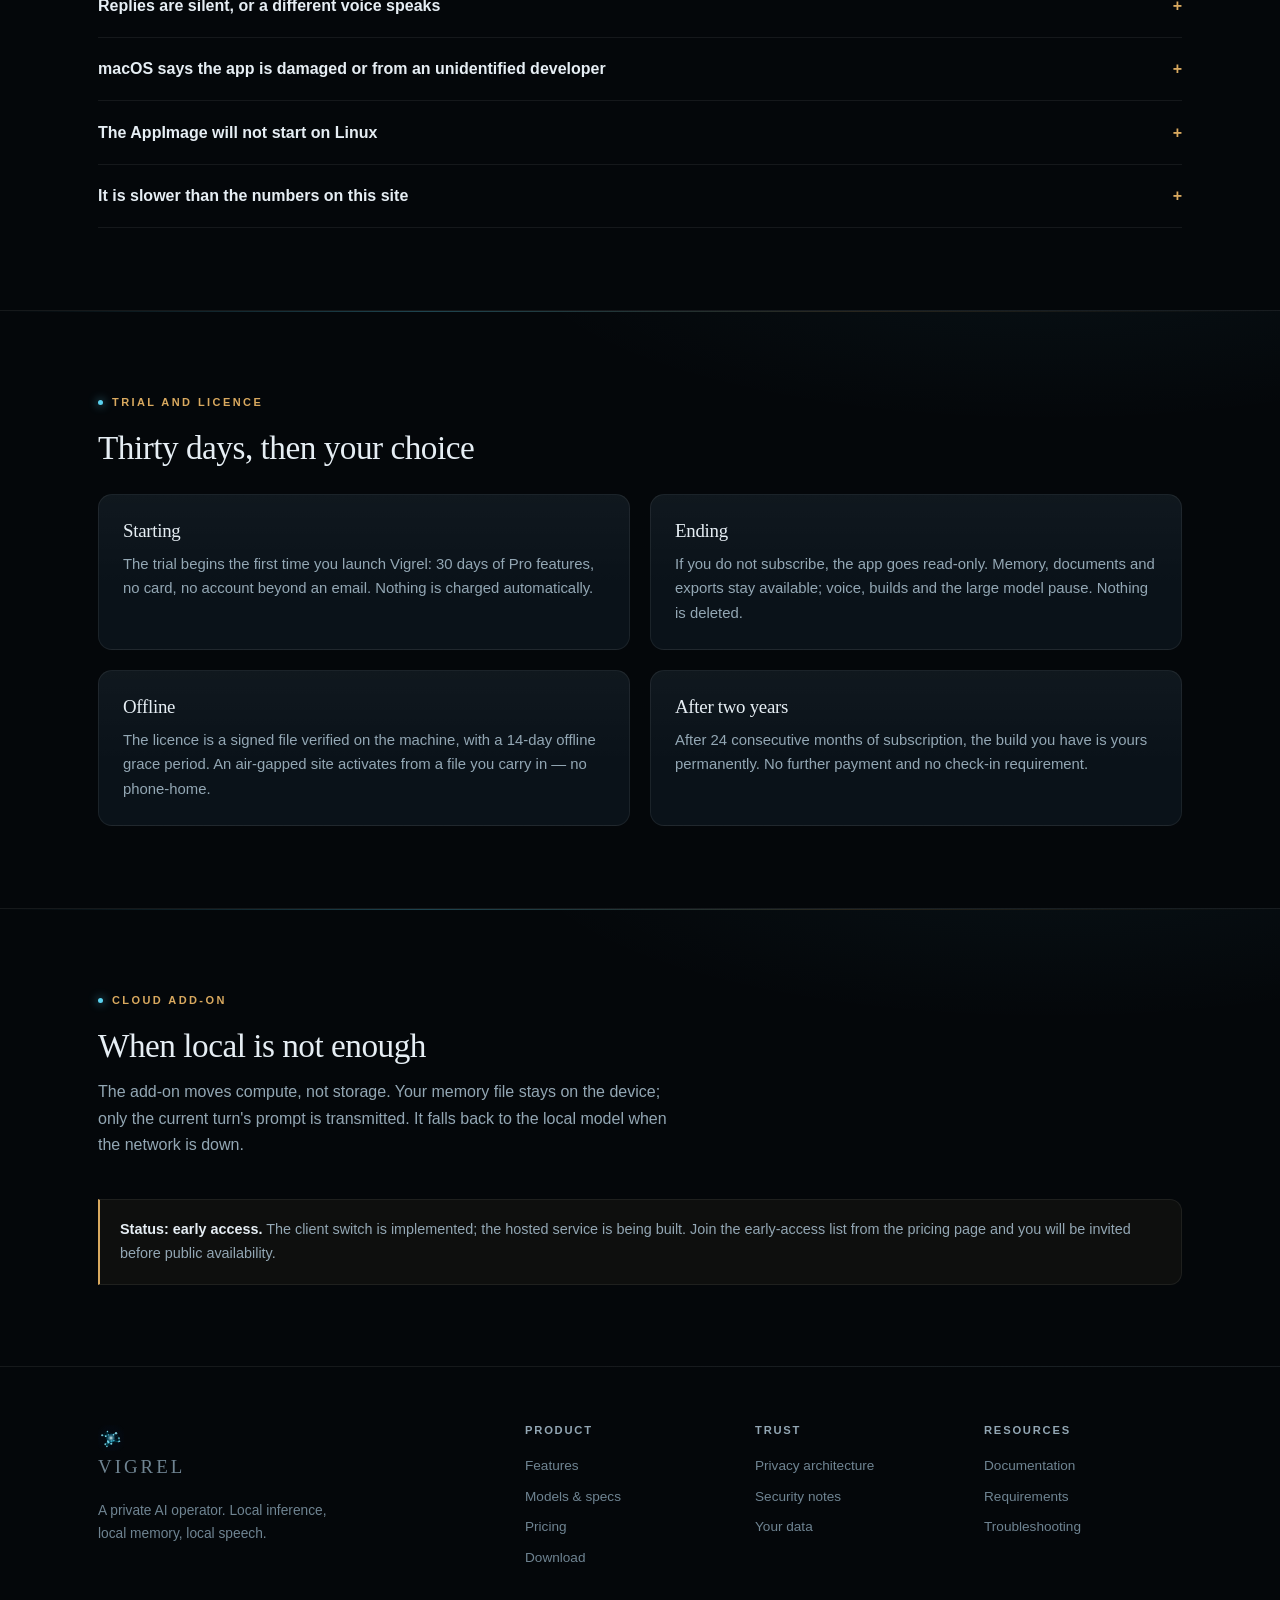
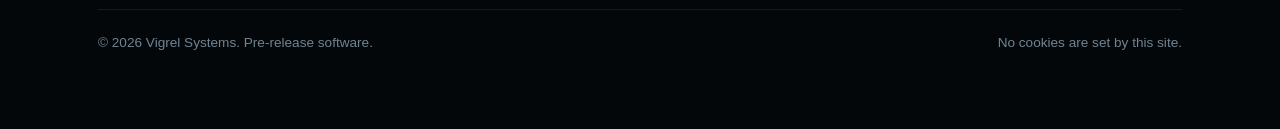
==== commit da4bf2f1: "demo: publish v1.0.2" ====
--- a/docs.html
+++ b/docs.html
@@ -46,7 +46,7 @@
           <p class="eyebrow">Install</p>
           <h2>macOS</h2>
           <div class="plate" style="margin-bottom:18px"><div class="plate-body term">
-            <div>1. Open <b>Vigrel-1.0.1-mac-arm64.dmg</b></div>
+            <div>1. Open <b>Vigrel-1.0.2-mac-arm64.dmg</b></div>
             <div>2. Drag Vigrel to Applications</div>
             <div>3. First launch: System Settings → Privacy &amp; Security → <b>Open Anyway</b></div>
             <div>&nbsp;&nbsp;&nbsp;<span style="color:var(--muted-2)">(older macOS: right-click → Open; or <span class="mono">xattr -dr com.apple.quarantine /Applications/Vigrel.app</span>)</span></div>
@@ -57,7 +57,7 @@
 
           <h2>Windows</h2>
           <div class="plate" style="margin-bottom:18px"><div class="plate-body term">
-            <div>1. Run <b>Vigrel-1.0.1-setup-x64.exe</b> (or the arm64 build on Snapdragon laptops)</div>
+            <div>1. Run <b>Vigrel-1.0.2-setup-x64.exe</b> (or the arm64 build on Snapdragon laptops)</div>
             <div>2. SmartScreen: More info → Run anyway (unsigned beta)</div>
             <div>3. The setup window downloads the runtime, then your model (5–22 GB)</div>
             <div>4. Keep <b>Set up voice</b> ticked (about 1 GB) — speech runs on your CPU</div>
@@ -66,8 +66,8 @@
 
           <h2>Linux</h2>
           <div class="plate"><div class="plate-body term">
-            <div>chmod +x Vigrel-1.0.1-linux-x86_64.AppImage</div>
-            <div>./Vigrel-1.0.1-linux-x86_64.AppImage</div>
+            <div>chmod +x Vigrel-1.0.2-linux-x86_64.AppImage</div>
+            <div>./Vigrel-1.0.2-linux-x86_64.AppImage</div>
             <div># FUSE missing? install libfuse2, or run with --appimage-extract-and-run</div>
           </div></div>
         </div>
